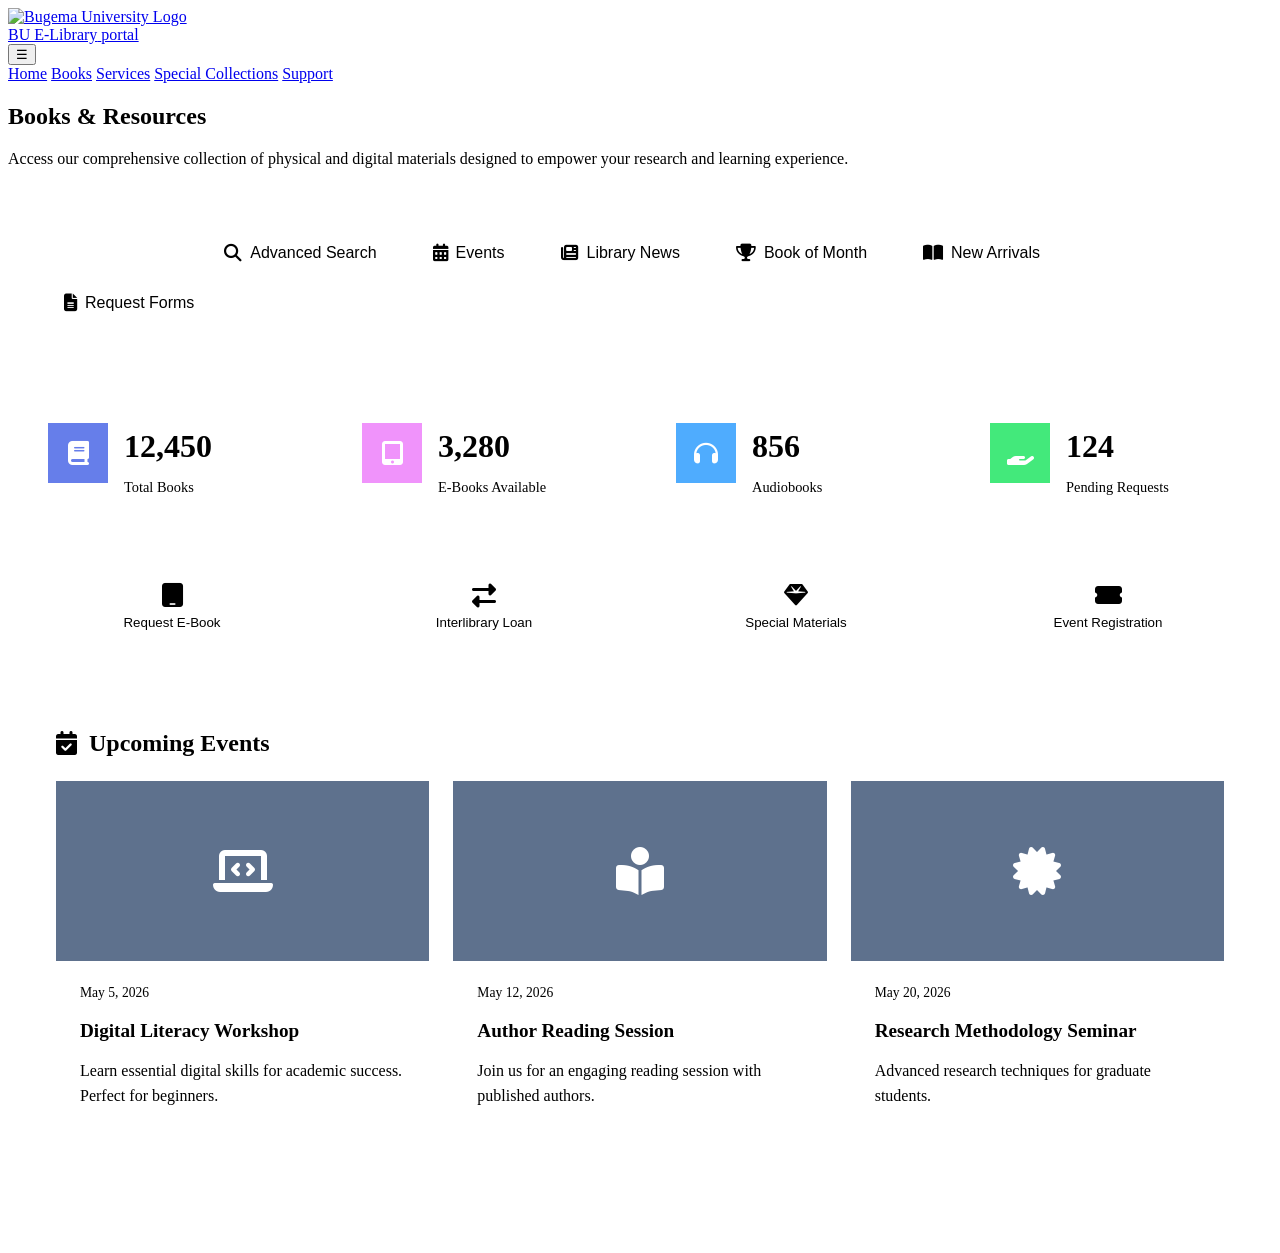
==== Books.html @ 59c90f77 "Create Books.html" ====
<!DOCTYPE html>
<html lang="en">
<head>
    <meta charset="UTF-8" />
    <meta name="viewport" content="width=device-width, initial-scale=1.0" />
    <title>Books & Resources | BU E-Library Portal</title>
    <link rel="stylesheet" href="style.css" />
    <link rel="stylesheet" href="https://cdnjs.cloudflare.com/ajax/libs/font-awesome/6.4.0/css/all.min.css" />
    <style>
        /* Books Page Specific Styles */
        .books-container {
            max-width: 1400px;
            margin: 0 auto;
            padding: 2rem 1rem;
        }

        /* Tab Navigation */
        .tab-nav {
            display: flex;
            flex-wrap: wrap;
            gap: 0.5rem;
            margin-bottom: 2rem;
            background: var(--surface);
            padding: 1rem;
            border-radius: var(--radius-lg);
            box-shadow: var(--shadow);
        }

        .tab-btn {
            padding: 0.75rem 1.5rem;
            border: none;
            background: transparent;
            color: var(--text-muted);
            font-size: 1rem;
            font-weight: 500;
            cursor: pointer;
            border-radius: var(--radius);
            transition: var(--transition);
            display: flex;
            align-items: center;
            gap: 0.5rem;
        }

        .tab-btn:hover {
            background: var(--surface-light);
            color: var(--primary);
        }

        .tab-btn.active {
            background: var(--primary);
            color: white;
        }

        .tab-btn i {
            font-size: 1.1rem;
        }

        /* Tab Content */
        .tab-content {
            display: none;
            animation: fadeIn 0.4s ease;
        }

        .tab-content.active {
            display: block;
        }

        @keyframes fadeIn {
            from { opacity: 0; transform: translateY(10px); }
            to { opacity: 1; transform: translateY(0); }
        }

        /* Dashboard Grid */
        .dashboard-grid {
            display: grid;
            grid-template-columns: repeat(auto-fit, minmax(280px, 1fr));
            gap: 1.5rem;
            margin-bottom: 2rem;
        }

        .stat-card {
            background: var(--surface);
            padding: 1.5rem;
            border-radius: var(--radius-lg);
            box-shadow: var(--shadow);
            display: flex;
            align-items: center;
            gap: 1rem;
            transition: var(--transition);
        }

        .stat-card:hover {
            transform: translateY(-4px);
            box-shadow: var(--shadow-lg);
        }

        .stat-icon {
            width: 60px;
            height: 60px;
            border-radius: var(--radius);
            display: flex;
            align-items: center;
            justify-content: center;
            font-size: 1.5rem;
            color: white;
            background-size: cover;
            background-position: center;
            background-color: var(--primary-light);
        }

        .stat-icon.books { 
            background-image: url('Image2/Introduction\\ AI.jpeg');
            background-color: #667eea;
        }
        .stat-icon.ebooks { 
            background-image: url('Image2/Data\ Science.jpeg');
            background-color: #f093fb;
        }
        .stat-icon.audio { 
            background-image: url('Image2/Books3.jpeg');
            background-color: #4facfe;
        }
        .stat-icon.requests { 
            background-image: url('Image2/Library.jpeg');
            background-color: #43e97b;
        }

        .stat-info h3 {
            font-size: 2rem;
            color: var(--primary);
            margin-bottom: 0.25rem;
        }

        .stat-info p {
            color: var(--text-muted);
            font-size: 0.9rem;
        }

        /* Form Styles */
        .form-section {
            background: var(--surface);
            border-radius: var(--radius-lg);
            padding: 2rem;
            box-shadow: var(--shadow);
            margin-bottom: 2rem;
        }

        .form-section h2 {
            color: var(--primary);
            margin-bottom: 1.5rem;
            display: flex;
            align-items: center;
            gap: 0.75rem;
            font-size: 1.5rem;
        }

        .form-section h2 i {
            color: var(--accent);
        }

        .form-grid {
            display: grid;
            grid-template-columns: repeat(auto-fit, minmax(250px, 1fr));
            gap: 1rem;
        }

        .form-group {
            margin-bottom: 1rem;
        }

        .form-group label {
            display: block;
            margin-bottom: 0.5rem;
            font-weight: 500;
            color: var(--text);
        }

        .form-group label .required {
            color: #e53e3e;
        }

        .form-control {
            width: 100%;
            padding: 0.75rem 1rem;
            border: 2px solid var(--border);
            border-radius: var(--radius);
            font-size: 1rem;
            transition: var(--transition);
            background: var(--surface);
        }

        .form-control:focus {
            outline: none;
            border-color: var(--primary);
            box-shadow: 0 0 0 3px rgba(26, 54, 93, 0.1);
        }

        .form-control::placeholder {
            color: var(--text-light);
        }

        select.form-control {
            cursor: pointer;
            background-image: url("data:image/svg+xml,%3Csvg xmlns='http://www.w3.org/2000/svg' width='12' height='12' fill='%23718096' viewBox='0 0 16 16'%3E%3Cpath d='M8 11L3 6h10l-5 5z'/%3E%3C/svg%3E");
            background-repeat: no-repeat;
            background-position: right 1rem center;
            padding-right: 2.5rem;
        }

        textarea.form-control {
            min-height: 120px;
            resize: vertical;
        }

        .btn {
            padding: 0.75rem 1.5rem;
            border: none;
            border-radius: var(--radius);
            font-size: 1rem;
            font-weight: 500;
            cursor: pointer;
            transition: var(--transition);
            display: inline-flex;
            align-items: center;
            gap: 0.5rem;
        }

        .btn-primary {
            background: var(--primary);
            color: white;
        }

        .btn-primary:hover {
            background: var(--primary-light);
            transform: translateY(-2px);
        }

        .btn-secondary {
            background: var(--surface-light);
            color: var(--text);
            border: 2px solid var(--border);
        }

        .btn-secondary:hover {
            background: var(--surface-dark);
        }

        .btn-accent {
            background: var(--accent);
            color: var(--primary-dark);
        }

        .btn-accent:hover {
            background: #f59e0b;
            transform: translateY(-2px);
        }

        .form-actions {
            display: flex;
            gap: 1rem;
            margin-top: 1.5rem;
            flex-wrap: wrap;
        }

        /* Search Form Specific */
        .advanced-search-box {
            background: var(--surface);
            border-radius: var(--radius-lg);
            padding: 2rem;
            box-shadow: var(--shadow);
        }

        .search-filters {
            display: grid;
            grid-template-columns: repeat(auto-fit, minmax(200px, 1fr));
            gap: 1rem;
            margin-bottom: 1.5rem;
        }

        .filter-group {
            display: flex;
            align-items: center;
            gap: 0.5rem;
        }

        .filter-group input[type="checkbox"] {
            width: 18px;
            height: 18px;
            accent-color: var(--primary);
        }

        /* Events Calendar */
        .calendar-grid {
            display: grid;
            grid-template-columns: repeat(7, 1fr);
            gap: 0.5rem;
            margin-top: 1.5rem;
        }

        .calendar-header {
            text-align: center;
            padding: 0.75rem;
            font-weight: 600;
            color: var(--text-muted);
            font-size: 0.85rem;
        }

        .calendar-day {
            aspect-ratio: 1;
            display: flex;
            flex-direction: column;
            align-items: center;
            justify-content: center;
            border-radius: var(--radius);
            cursor: pointer;
            transition: var(--transition);
            font-size: 0.9rem;
            position: relative;
        }

        .calendar-day:hover {
            background: var(--surface-light);
        }

        .calendar-day.today {
            background: var(--primary);
            color: white;
        }

        .calendar-day.has-event::after {
            content: '';
            position: absolute;
            bottom: 4px;
            width: 6px;
            height: 6px;
            border-radius: 50%;
            background: var(--accent);
        }

        .calendar-day.other-month {
            color: var(--text-light);
        }

        .event-dot {
            display: flex;
            gap: 0.25rem;
            margin-top: 0.25rem;
        }

        .event-dot span {
            width: 4px;
            height: 4px;
            border-radius: 50%;
            background: var(--accent);
        }

        /* News Cards */
        .news-grid {
            display: grid;
            grid-template-columns: repeat(auto-fit, minmax(300px, 1fr));
            gap: 1.5rem;
        }

        .news-card {
            background: var(--surface);
            border-radius: var(--radius-lg);
            overflow: hidden;
            box-shadow: var(--shadow);
            transition: var(--transition);
        }

        .news-card:hover {
            transform: translateY(-4px);
            box-shadow: var(--shadow-lg);
        }

        .news-image {
            height: 180px;
            background-size: cover;
            background-position: center;
            display: flex;
            align-items: center;
            justify-content: center;
            color: white;
            font-size: 3rem;
            position: relative;
        }

        .news-image::before {
            content: '';
            position: absolute;
            top: 0;
            left: 0;
            right: 0;
            bottom: 0;
            background: rgba(26, 54, 93, 0.7);
        }

        .news-image i {
            position: relative;
            z-index: 1;
        }

        .news-content {
            padding: 1.5rem;
        }

        .news-date {
            color: var(--text-muted);
            font-size: 0.85rem;
            margin-bottom: 0.5rem;
        }

        .news-title {
            color: var(--primary);
            font-size: 1.2rem;
            margin-bottom: 0.75rem;
        }

        .news-excerpt {
            color: var(--text-muted);
            line-height: 1.6;
        }

        /* Books of Month */
        .nomination-card {
            background: var(--surface);
            border-radius: var(--radius-lg);
            padding: 2rem;
            box-shadow: var(--shadow);
            margin-bottom: 1.5rem;
        }

        .book-covers {
            display: grid;
            grid-template-columns: repeat(auto-fit, minmax(150px, 1fr));
            gap: 1rem;
            margin: 1.5rem 0;
        }

        .book-cover {
            aspect-ratio: 2/3;
            background-size: cover;
            background-position: center;
            border-radius: var(--radius);
            display: flex;
            align-items: center;
            justify-content: center;
            color: white;
            font-size: 2rem;
            cursor: pointer;
            transition: var(--transition);
            position: relative;
        }

        .book-cover::before {
            content: '';
            position: absolute;
            top: 0;
            left: 0;
            right: 0;
            bottom: 0;
            background: rgba(26, 54, 93, 0.6);
            border-radius: var(--radius);
        }

        .book-cover i {
            position: relative;
            z-index: 1;
        }

        .book-cover:hover {
            transform: scale(1.05);
        }

        .book-cover.selected {
            outline: 4px solid var(--accent);
            outline-offset: 2px;
        }

        /* New Arrivals */
        .arrivals-grid {
            display: grid;
            grid-template-columns: repeat(auto-fit, minmax(200px, 1fr));
            gap: 1.5rem;
        }

        .arrival-card {
            background: var(--surface);
            border-radius: var(--radius-lg);
            overflow: hidden;
            box-shadow: var(--shadow);
            transition: var(--transition);
        }

        .arrival-card:hover {
            transform: translateY(-4px);
            box-shadow: var(--shadow-lg);
        }

        .arrival-cover {
            height: 250px;
            background-size: cover;
            background-position: center;
            display: flex;
            align-items: center;
            justify-content: center;
            color: white;
            font-size: 2.5rem;
            position: relative;
        }

        .arrival-cover::before {
            content: '';
            position: absolute;
            top: 0;
            left: 0;
            right: 0;
            bottom: 0;
            background: rgba(26, 54, 93, 0.6);
        }

        .arrival-cover i, .arrival-cover .arrival-badge {
            position: relative;
            z-index: 1;
        }

        .arrival-badge {
            position: absolute;
            top: 1rem;
            left: 1rem;
            background: var(--accent);
            color: var(--primary-dark);
            padding: 0.25rem 0.75rem;
            border-radius: 20px;
            font-size: 0.75rem;
            font-weight: 600;
        }

        .arrival-info {
            padding: 1rem;
        }

        .arrival-title {
            font-size: 1rem;
            color: var(--primary);
            margin-bottom: 0.25rem;
        }

        .arrival-author {
            color: var(--text-muted);
            font-size: 0.9rem;
        }

        .arrival-actions {
            padding: 0 1rem 1rem;
            display: flex;
            gap: 0.5rem;
        }

        .arrival-actions .btn {
            flex: 1;
            justify-content: center;
            padding: 0.5rem;
            font-size: 0.9rem;
        }

        /* Modal Styles */
        .modal-overlay {
            position: fixed;
            top: 0;
            left: 0;
            right: 0;
            bottom: 0;
            background: rgba(0, 0, 0, 0.5);
            display: flex;
            align-items: center;
            justify-content: center;
            z-index: 2000;
            opacity: 0;
            visibility: hidden;
            transition: var(--transition);
        }

        .modal-overlay.active {
            opacity: 1;
            visibility: visible;
        }

        .modal {
            background: var(--surface);
            border-radius: var(--radius-lg);
            padding: 2rem;
            max-width: 600px;
            width: 90%;
            max-height: 90vh;
            overflow-y: auto;
            transform: scale(0.9);
            transition: var(--transition);
        }

        .modal-overlay.active .modal {
            transform: scale(1);
        }

        .modal-header {
            display: flex;
            justify-content: space-between;
            align-items: center;
            margin-bottom: 1.5rem;
        }

        .modal-header h3 {
            color: var(--primary);
        }

        .modal-close {
            background: none;
            border: none;
            font-size: 1.5rem;
            cursor: pointer;
            color: var(--text-muted);
            transition: var(--transition);
        }

        .modal-close:hover {
            color: var(--text);
        }

        /* Toast Notifications */
        .toast-container {
            position: fixed;
            top: 100px;
            right: 20px;
            z-index: 3000;
            display: flex;
            flex-direction: column;
            gap: 0.5rem;
        }

        .toast {
            background: var(--surface);
            padding: 1rem 1.5rem;
            border-radius: var(--radius);
            box-shadow: var(--shadow-lg);
            display: flex;
            align-items: center;
            gap: 0.75rem;
            animation: slideIn 0.3s ease;
            min-width: 300px;
        }

        @keyframes slideIn {
            from { transform: translateX(100%); opacity: 0; }
            to { transform: translateX(0); opacity: 1; }
        }

        .toast.success { border-left: 4px solid #48bb78; }
        .toast.error { border-left: 4px solid #e53e3e; }
        .toast.info { border-left: 4px solid #4299e1; }

        .toast i {
            font-size: 1.25rem;
        }

        .toast.success i { color: #48bb78; }
        .toast.error i { color: #e53e3e; }
        .toast.info i { color: #4299e1; }

        /* Quick Actions */
        .quick-actions {
            display: flex;
            gap: 1rem;
            margin-bottom: 2rem;
            flex-wrap: wrap;
        }

        .quick-action-btn {
            flex: 1;
            min-width: 150px;
            padding: 1rem;
            background: var(--surface);
            border: 2px solid var(--border);
            border-radius: var(--radius-lg);
            cursor: pointer;
            transition: var(--transition);
            text-align: center;
        }

        .quick-action-btn:hover {
            border-color: var(--primary);
            transform: translateY(-2px);
        }

        .quick-action-btn i {
            font-size: 1.5rem;
            color: var(--primary);
            margin-bottom: 0.5rem;
        }

        .quick-action-btn span {
            display: block;
            color: var(--text);
            font-weight: 500;
        }

        /* Responsive */
        @media (max-width: 768px) {
            .tab-nav {
                overflow-x: auto;
                flex-wrap: nowrap;
                -webkit-overflow-scrolling: touch;
            }

            .tab-btn {
                white-space: nowrap;
            }

            .calendar-grid {
                grid-template-columns: repeat(7, 1fr);
                gap: 2px;
            }

            .form-grid {
                grid-template-columns: 1fr;
            }
        }
    </style>
</head>
<body>
    <!-- Navigation -->
    <nav class="navbar">
        <div class="container nav-container">
            <div class="nav-brand">
                <a href="index.html">
                    <img src="Image2/logo.jpeg" alt="Bugema University Logo" class="nav-logo" />
                    <div class="nav-text">
                        <span class="university-name">BU E-Library</span>
                        <span class="library-name">portal</span>
                    </div>
                </a>
            </div>
            <button class="nav-toggle" id="navToggle" aria-label="Open menu">☰</button>
            <div class="nav-menu" id="navMenu">
                <a href="index.html" class="nav-link">Home</a>
                <a href="Books.html" class="nav-link active">Books</a>
                <a href="services.html" class="nav-link">Services</a>
                <a href="special collections.html" class="nav-link">Special Collections</a>
                <a href="support.html" class="nav-link">Support</a>
            </div>
        </div>
    </nav>

    <!-- Hero Banner -->
    <section class="hero-banner slideshow small">
        <div class="container hero-content">
            <h1>Books & Resources</h1>
            <p>Access our comprehensive collection of physical and digital materials designed to empower your research and learning experience.</p>
        </div>
    </section>

    <!-- Main Content -->
    <div class="books-container">
        <!-- Tab Navigation -->
        <div class="tab-nav">
            <button class="tab-btn active" data-tab="dashboard">
                <i class="fas fa-th-large"></i> Dashboard
            </button>
            <button class="tab-btn" data-tab="search">
                <i class="fas fa-search"></i> Advanced Search
            </button>
            <button class="tab-btn" data-tab="calendar">
                <i class="fas fa-calendar-alt"></i> Events
            </button>
            <button class="tab-btn" data-tab="news">
                <i class="fas fa-newspaper"></i> Library News
            </button>
            <button class="tab-btn" data-tab="nomination">
                <i class="fas fa-trophy"></i> Book of Month
            </button>
            <button class="tab-btn" data-tab="arrivals">
                <i class="fas fa-book-open"></i> New Arrivals
            </button>
            <button class="tab-btn" data-tab="requests">
                <i class="fas fa-file-alt"></i> Request Forms
            </button>
        </div>

        <!-- Dashboard Tab -->
        <div class="tab-content active" id="dashboard">
            <div class="dashboard-grid">
                <div class="stat-card">
                    <div class="stat-icon books" style="background-image: url('Image2/Theology.jpeg');">
                        <i class="fas fa-book"></i>
                    </div>
                    <div class="stat-info">
                        <h3>12,450</h3>
                        <p>Total Books</p>
                    </div>
                </div>
                <div class="stat-card">
                    <div class="stat-icon ebooks" style="background-image: url('Image2/Research.jpeg');">
                        <i class="fas fa-tablet-alt"></i>
                    </div>
                    <div class="stat-info">
                        <h3>3,280</h3>
                        <p>E-Books Available</p>
                    </div>
                </div>
                <div class="stat-card">
                    <div class="stat-icon audio" style="background-image: url('Image2/Books2.jpeg');">
                        <i class="fas fa-headphones"></i>
                    </div>
                    <div class="stat-info">
                        <h3>856</h3>
                        <p>Audiobooks</p>
                    </div>
                </div>
                <div class="stat-card">
                    <div class="stat-icon requests" style="background-image: url('Image2/Library.jpeg');">
                        <i class="fas fa-hand-holding"></i>
                    </div>
                    <div class="stat-info">
                        <h3>124</h3>
                        <p>Pending Requests</p>
                    </div>
                </div>
            </div>

            <div class="quick-actions">
                <button class="quick-action-btn" onclick="openModal('ebookModal')">
                    <i class="fas fa-tablet"></i>
                    <span>Request E-Book</span>
                </button>
                <button class="quick-action-btn" onclick="openModal('interlibraryModal')">
                    <i class="fas fa-exchange-alt"></i>
                    <span>Interlibrary Loan</span>
                </button>
                <button class="quick-action-btn" onclick="openModal('specialModal')">
                    <i class="fas fa-gem"></i>
                    <span>Special Materials</span>
                </button>
                <button class="quick-action-btn" onclick="openModal('eventModal')">
                    <i class="fas fa-ticket-alt"></i>
                    <span>Event Registration</span>
                </button>
            </div>

            <!-- Upcoming Events Preview -->
            <div class="form-section">
                <h2><i class="fas fa-calendar-check"></i> Upcoming Events</h2>
                <div class="news-grid">
                    <div class="news-card">
                        <div class="news-image" style="background-image: url('Image2/S Science.jpeg');">
                            <i class="fas fa-laptop-code"></i>
                        </div>
                        <div class="news-content">
                            <div class="news-date">May 5, 2026</div>
                            <h3 class="news-title">Digital Literacy Workshop</h3>
                            <p class="news-excerpt">Learn essential digital skills for academic success. Perfect for beginners.</p>
                        </div>
                    </div>
                    <div class="news-card">
                        <div class="news-image" style="background-image: url('Image2/Books4.jpeg');">
                            <i class="fas fa-book-reader"></i>
                        </div>
                        <div class="news-content">
                            <div class="news-date">May 12, 2026</div>
                            <h3 class="news-title">Author Reading Session</h3>
                            <p class="news-excerpt">Join us for an engaging reading session with published authors.</p>
                        </div>
                    </div>
                    <div class="news-card">
                        <div class="news-image" style="background-image: url('Image2/Methodology.jpeg');">
                            <i class="fas fa-certificate"></i>
                        </div>
                        <div class="news-content">
                            <div class="news-date">May 20, 2026</div>
                            <h3 class="news-title">Research Methodology Seminar</h3>
                            <p class="news-excerpt">Advanced research techniques for graduate students.</p>
                        </div>
                    </div>
                </div>
            </div>
        </div>

        <!-- Advanced Search Tab -->
        <div class="tab-content" id="search">
            <div class="advanced-search-box">
                <h2 style="color: var(--primary); margin-bottom: 1.5rem;">
                    <i class="fas fa-search-plus"></i> Advanced Catalog Search
                </h2>
                <form id="advancedSearchForm">
                    <div class="form-grid">
                        <div class="form-group">
                            <label>Search Term <span class="required">*</span></label>
                            <input type="text" class="form-control" placeholder="Enter keywords, title, author..." id="searchTerm" required>
                        </div>
                        <div class="form-group">
                            <label>Search In</label>
                            <select class="form-control" id="searchField">
                                <option value="all">All Fields</option>
                                <option value="title">Title</option>
                                <option value="author">Author</option>
                                <option value="subject">Subject</option>
                                <option value="isbn">ISBN</option>
                            </select>
                        </div>
                        <div class="form-group">
                            <label>Material Type</label>
                            <select class="form-control" id="materialType">
                                <option value="">All Types</option>
                                <option value="book">Books</option>
                                <option value="ebook">E-Books</option>
                                <option value="journal">Journals</option>
                                <option value="thesis">Theses</option>
                                <option value="multimedia">Multimedia</option>
                            </select>
                        </div>
                        <div class="form-group">
                            <label>Language</label>
                            <select class="form-control" id="language">
                                <option value="">All Languages</option>
                                <option value="en">English</option>
                                <option value="fr">French</option>
                                <option value="de">German</option>
                                <option value="es">Spanish</option>
                            </select>
                        </div>
                    </div>
                    <div class="search-filters">
                        <div class="filter-group">
                            <input type="checkbox" id="availableOnly">
                            <label for="availableOnly">Available Now Only</label>
                        </div>
                        <div class="filter-group">
                            <input type="checkbox" id="peerReviewed">
                            <label for="peerReviewed">Peer Reviewed</label>
                        </div>
                        <div class="filter-group">
                            <input type="checkbox" id="fullText">
                            <label for="fullText">Full Text Available</label>
                        </div>
                    </div>
                    <div class="form-actions">
                        <button type="submit" class="btn btn-primary">
                            <i class="fas fa-search"></i> Search Catalog
                        </button>
                        <button type="reset" class="btn btn-secondary">
                            <i class="fas fa-redo"></i> Clear Filters
                        </button>
                    </div>
                </form>

                <!-- Search Results Container -->
                <div id="advancedSearchResults" style="display: none; margin-top: 3rem; border-top: 2px solid var(--border); padding-top: 2rem;">
                    <h3 style="color: var(--primary); margin-bottom: 1.5rem;" id="searchResultHeader">Search Results</h3>
                    <div class="results-grid" id="advancedResultsGrid"></div>
                </div>
            </div>
        </div>

        <!-- Events Calendar Tab -->
        <div class="tab-content" id="calendar">
            <div class="form-section">
                <h2><i class="fas fa-calendar-alt"></i> Events Calendar</h2>
                <div style="display: flex; justify-content: space-between; align-items: center; margin-bottom: 1rem;">
                    <button class="btn btn-secondary" onclick="changeMonth(-1)">
                        <i class="fas fa-chevron-left"></i> Previous
                    </button>
                    <h3 id="currentMonth" style="color: var(--primary); font-size: 1.5rem;">May 2026</h3>
                    <button class="btn btn-secondary" onclick="changeMonth(1)">
                        Next <i class="fas fa-chevron-right"></i>
                    </button>
                </div>
                <div class="calendar-grid" id="calendarGrid">
                    <!-- Calendar will be generated by JavaScript -->
                </div>
            </div>

            <!-- Event Detail Registration -->
            <div class="form-section">
                <h2><i class="fas fa-ticket-alt"></i> Event Registration</h2>
                <form id="eventRegistrationForm">
                    <div class="form-grid">
                        <div class="form-group">
                            <label>Full Name <span class="required">*</span></label>
                            <input type="text" class="form-control" placeholder="Enter your full name" required>
                        </div>
                        <div class="form-group">
                            <label>Email <span class="required">*</span></label>
                            <input type="email" class="form-control" placeholder="your.email@example.com" required>
                        </div>
                        <div class="form-group">
                            <label>Phone Number</label>
                            <input type="tel" class="form-control" placeholder="+256 XXX XXX XXX">
                        </div>
                        <div class="form-group">
                            <label>Select Event <span class="required">*</span></label>
                            <select class="form-control" required>
                                <option value="">Choose an event...</option>
                                <option value="1">Digital Literacy Workshop - May 5</option>
                                <option value="2">Author Reading Session - May 12</option>
                                <option value="3">Research Methodology Seminar - May 20</option>
                                <option value="4">Book Club Meeting - May 25</option>
                            </select>
                        </div>
                    </div>
                    <div class="form-group">
                        <label>Additional Notes</label>
                        <textarea class="form-control" placeholder="Any special requirements or questions..."></textarea>
                    </div>
                    <div class="form-actions">
                        <button type="submit" class="btn btn-primary">
                            <i class="fas fa-paper-plane"></i> Register for Event
                        </button>
                    </div>
                </form>
            </div>
        </div>

        <!-- Library News Tab -->
        <div class="tab-content" id="news">
            <div class="form-section">
                <h2><i class="fas fa-newspaper"></i> Library News</h2>
                <div class="news-grid">
                    <div class="news-card">
                        <div class="news-image" style="background-image: url('Image2/Data\ Science.jpeg');">
                            <i class="fas fa-laptop-code"></i>
                        </div>
                        <div class="news-content">
                            <div class="news-date">April 28, 2026</div>
                            <h3 class="news-title">New Database Access</h3>
                            <p class="news-excerpt">We now have access to JSTOR's complete collection. All students and staff can access it remotely.</p>
                        </div>
                    </div>
                    <div class="news-card">
                        <div class="news-image" style="background-image: url('Image2/Exams\ time.jpeg');">
                            <i class="fas fa-clock"></i>
                        </div>
                        <div class="news-content">
                            <div class="news-date">April 25, 2026</div>
                            <h3 class="news-title">Extended Hours for Exams</h3>
                            <p class="news-excerpt">Library will be open 24/7 during the exam period from May 1-15. Free coffee and snacks available.</p>
                        </div>
                    </div>
                    <div class="news-card">
                        <div class="news-image" style="background-image: url('Image2/Award.jpeg');">
                            <i class="fas fa-award"></i>
                        </div>
                        <div class="news-content">
                            <div class="news-date">April 20, 2026</div>
                            <h3 class="news-title">Award Winning Authors</h3>
                            <p class="news-excerpt">Our library collection features multiple award-winning authors. Check out our featured section.</p>
                        </div>
                    </div>
                    <div class="news-card">
                        <div class="news-image" style="background-image: url('Image2/Books1.jpeg');">
                            <i class="fas fa-wifi"></i>
                        </div>
                        <div class="news-content">
                            <div class="news-date">April 18, 2026</div>
                            <h3 class="news-title">WiFi Upgrade Complete</h3>
                            <p class="news-excerpt">Our library now has fiber-optic internet with speeds up to 1Gbps. Enjoy seamless research.</p>
                        </div>
                    </div>
                </div>
            </div>
        </div>

        <!-- Book of Month Tab -->
        <div class="tab-content" id="nomination">
            <div class="form-section">
                <h2><i class="fas fa-trophy"></i> Books of the Month Nomination</h2>
                <p style="color: var(--text-muted); margin-bottom: 1.5rem;">Nominate your favorite books for the monthly feature. Selected books will be displayed in the library entrance.</p>
                
                <form id="bookNominationForm">
                    <div class="form-grid">
                        <div class="form-group">
                            <label>Your Name <span class="required">*</span></label>
                            <input type="text" class="form-control" placeholder="Enter your name" required>
                        </div>
                        <div class="form-group">
                            <label>Your Email <span class="required">*</span></label>
                            <input type="email" class="form-control" placeholder="your.email@example.com" required>
                        </div>
                    </div>
                    <div class="form-group">
                        <label>Book Title <span class="required">*</span></label>
                        <input type="text" class="form-control" placeholder="Enter book title" required>
                    </div>
                    <div class="form-grid">
                        <div class="form-group">
                            <label>Author <span class="required">*</span></label>
                            <input type="text" class="form-control" placeholder="Enter author name" required>
                        </div>
                        <div class="form-group">
                            <label>ISBN</label>
                            <input type="text" class="form-control" placeholder="Enter ISBN (optional)">
                        </div>
                    </div>
                    <div class="form-group">
                        <label>Why do you recommend this book? <span class="required">*</span></label>
                        <textarea class="form-control" placeholder="Share why this book is special..." required></textarea>
                    </div>
                    <div class="form-actions">
                        <button type="submit" class="btn btn-primary">
                            <i class="fas fa-paper-plane"></i> Submit Nomination
                        </button>
                        <button type="reset" class="btn btn-secondary">
                            <i class="fas fa-redo"></i> Clear Form
                        </button>
                    </div>
                </form>
            </div>

            <!-- Featured Books of the Month -->
            <div class="form-section">
                <h2><i class="fas fa-star"></i> This Month's Featured Books</h2>
                <div class="book-covers">
                    <div class="book-cover" style="background-image: url('Image2/Books1.jpeg');" title="Click to view details">
                        <i class="fas fa-book"></i>
                    </div>
                    <div class="book-cover" style="background-image: url('Image2/Books2.jpeg');" title="Click to view details">
                        <i class="fas fa-book"></i>
                    </div>
                    <div class="book-cover" style="background-image: url('Image2/Books3.jpeg');" title="Click to view details">
                        <i class="fas fa-book"></i>
                    </div>
                    <div class="book-cover" style="background-image: url('Image2/Books4.jpeg');" title="Click to view details">
                        <i class="fas fa-book"></i>
                    </div>
                </div>
            </div>
        </div>

        <!-- New Arrivals Tab -->
        <div class="tab-content" id="arrivals">
            <div class="form-section">
                <h2><i class="fas fa-book-open"></i> New Arrivals</h2>
                <div class="arrivals-grid">
                    <div class="arrival-card">
                        <div class="arrival-cover" style="background-image: url('Image2/Introduction AI.jpeg');">
                            <span class="arrival-badge">NEW</span>
                            <i class="fas fa-book"></i>
                        </div>
                        <div class="arrival-info">
                            <h4 class="arrival-title">Introduction to AI</h4>
                            <p class="arrival-author">By Dr. John Smith</p>
                        </div>
                        <div class="arrival-actions">
                            <button class="btn btn-primary" onclick="requestItem('ebook')">
                                <i class="fas fa-tablet-alt"></i> E-Book
                            </button>
                            <button class="btn btn-secondary" onclick="requestItem('audio')">
                                <i class="fas fa-headphones"></i> Audio
                            </button>
                        </div>
                    </div>
                    <div class="arrival-card">
                        <div class="arrival-cover" style="background-image: url('Image2/Data Science.jpeg');">
                            <span class="arrival-badge">NEW</span>
                            <i class="fas fa-book"></i>
                        </div>
                        <div class="arrival-info">
                            <h4 class="arrival-title">Data Science Basics</h4>
                            <p class="arrival-author">By Prof. Mary Johnson</p>
                        </div>
                        <div class="arrival-actions">
                            <button class="btn btn-primary" onclick="requestItem('ebook')">
                                <i class="fas fa-tablet-alt"></i> E-Book
                            </button>
                            <button class="btn btn-secondary" onclick="requestItem('audio')">
                                <i class="fas fa-headphones"></i> Audio
                            </button>
                        </div>
                    </div>
                    <div class="arrival-card">
                        <div class="arrival-cover" style="background-image: url('Image2/web\ development.jpeg');">
                            <span class="arrival-badge">NEW</span>
                            <i class="fas fa-book"></i>
                        </div>
                        <div class="arrival-info">
                            <h4 class="arrival-title">Web Development</h4>
                            <p class="arrival-author">By James Wilson</p>
                        </div>
                        <div class="arrival-actions">
                            <button class="btn btn-primary" onclick="requestItem('ebook')">
                                <i class="fas fa-tablet-alt"></i> E-Book
                            </button>
                            <button class="btn btn-secondary" onclick="requestItem('audio')">
                                <i class="fas fa-headphones"></i> Audio
                            </button>
                        </div>
                    </div>
                    <div class="arrival-card">
                        <div class="arrival-cover" style="background-image: url('Image2/machine\ learning.jpeg');">
                            <span class="arrival-badge">NEW</span>
                            <i class="fas fa-book"></i>
                        </div>
                        <div class="arrival-info">
                            <h4 class="arrival-title">Machine Learning</h4>
                            <p class="arrival-author">By Dr. Sarah Brown</p>
                        </div>
                        <div class="arrival-actions">
                            <button class="btn btn-primary" onclick="requestItem('ebook')">
                                <i class="fas fa-tablet-alt"></i> E-Book
                            </button>
                            <button class="btn btn-secondary" onclick="requestItem('audio')">
                                <i class="fas fa-headphones"></i> Audio
                            </button>
                        </div>
                    </div>
                </div>
            </div>
        </div>

        <!-- Request Forms Tab -->
        <div class="tab-content" id="requests">
            <!-- E-Book / Audiobook Request -->
            <div class="form-section">
                <h2><i class="fas fa-tablet-alt"></i> E-Book / Audiobook Request</h2>
                <form id="ebookRequestForm">
                    <div class="form-grid">
                        <div class="form-group">
                            <label>Your Name <span class="required">*</span></label>
                            <input type="text" class="form-control" placeholder="Enter your name" required>
                        </div>
                        <div class="form-group">
                            <label>Student/Faculty ID <span class="required">*</span></label>
                            <input type="text" class="form-control" placeholder="Enter your ID" required>
                        </div>
                    </div>
                    <div class="form-grid">
                        <div class="form-group">
                            <label>Book Title <span class="required">*</span></label>
                            <input type="text" class="form-control" placeholder="Enter book title" required>
                        </div>
                        <div class="form-group">
                            <label>Author</label>
                            <input type="text" class="form-control" placeholder="Enter author name">
                        </div>
                    </div>
                    <div class="form-grid">
                        <div class="form-group">
                            <label>Format Preferred <span class="required">*</span></label>
                            <select class="form-control" required>
                                <option value="">Select format...</option>
                                <option value="ebook">E-Book (PDF/ePub)</option>
                                <option value="audiobook">Audiobook (MP3)</option>
                                <option value="both">Both formats</option>
                            </select>
                        </div>
                        <div class="form-group">
                            <label>Intended Use</label>
                            <select class="form-control">
                                <option value="study">Course Study</option>
                                <option value="research">Research</option>
                                <option value="personal">Personal Reading</option>
                            </select>
                        </div>
                    </div>
                    <div class="form-actions">
                        <button type="submit" class="btn btn-primary">
                            <i class="fas fa-paper-plane"></i> Submit Request
                        </button>
                    </div>
                </form>
                
                <!-- Request Feedback Container -->
                <div id="requestFeedback" style="display: none; margin-top: 2rem; padding: 2rem; background: var(--accent-light); border-radius: var(--radius); border-left: 5px solid var(--accent);">
                    <h3 style="color: var(--primary); margin-bottom: 0.5rem;">✅ Request Processed</h3>
                    <p id="feedbackMessage" style="color: var(--primary-dark); font-weight: 500;"></p>
                    <p style="font-size: 0.9rem; margin-top: 0.5rem;">A confirmation email has been sent to your student dashboard. Our librarians will notify you when the digital copy is ready.</p>
                </div>
            </div>

            <!-- Special Materials Request -->
            <div class="form-section">
                <h2><i class="fas fa-gem"></i> Special Materials Request</h2>
                <form id="specialMaterialsForm">
                    <div class="form-grid">
                        <div class="form-group">
                            <label>Your Name <span class="required">*</span></label>
                            <input type="text" class="form-control" placeholder="Enter your name" required>
                        </div>
                        <div class="form-group">
                            <label>Department</label>
                            <input type="text" class="form-control" placeholder="Enter your department">
                        </div>
                    </div>
                    <div class="form-grid">
                        <div class="form-group">
                            <label>Material Type <span class="required">*</span></label>
                            <select class="form-control" required>
                                <option value="">Select type...</option>
                                <option value="rare">Rare Books</option>
                                <option value="manuscript">Manuscripts</option>
                                <option value="archive">Archives</option>
                                <option value="thesis">Graduate Theses</option>
                                <option value="multimedia">Special Media</option>
                            </select>
                        </div>
                        <div class="form-group">
                            <label>Preferred Date <span class="required">*</span></label>
                            <input type="date" class="form-control" required>
                        </div>
                    </div>
                    <div class="form-group">
                        <label>Purpose of Request</label>
                        <textarea class="form-control" placeholder="Explain why you need this material..."></textarea>
                    </div>
                    <div class="form-actions">
                        <button type="submit" class="btn btn-primary">
                            <i class="fas fa-paper-plane"></i> Submit Request
                        </button>
                    </div>
                </form>
            </div>

            <!-- Interlibrary Loan Request -->
            <div class="form-section">
                <h2><i class="fas fa-exchange-alt"></i> Interlibrary Loan Request</h2>
                <form id="interlibraryForm">
                    <div class="form-grid">
                        <div class="form-group">
                            <label>Your Name <span class="required">*</span></label>
                            <input type="text" class="form-control" placeholder="Enter your name" required>
                        </div>
                        <div class="form-group">
                            <label>Email <span class="required">*</span></label>
                            <input type="email" class="form-control" placeholder="your.email@example.com" required>
                        </div>
                    </div>
                    <div class="form-grid">
                        <div class="form-group">
                            <label>Title <span class="required">*</span></label>
                            <input type="text" class="form-control" placeholder="Book/Journal title" required>
                        </div>
                        <div class="form-group">
                            <label>Author</label>
                            <input type="text" class="form-control" placeholder="Author name">
                        </div>
                    </div>
                    <div class="form-grid">
                        <div class="form-group">
                            <label>ISBN/ISSN</label>
                            <input type="text" class="form-control" placeholder="Enter ISBN or ISSN">
                        </div>
                        <div class="form-group">
                            <label>Publication Year</label>
                            <input type="text" class="form-control" placeholder="Year of publication">
                        </div>
                    </div>
                    <div class="form-group">
                        <label>Additional Notes</label>
                        <textarea class="form-control" placeholder="Any specific edition or details..."></textarea>
                    </div>
                    <div class="form-actions">
                        <button type="submit" class="btn btn-primary">
                            <i class="fas fa-paper-plane"></i> Submit Loan Request
                        </button>
                    </div>
                </form>
            </div>
        </div>
    </div>

    <!-- Modals -->
    <div class="modal-overlay" id="ebookModal">
        <div class="modal">
            <div class="modal-header">
                <h3><i class="fas fa-tablet-alt"></i> Request E-Book / Audiobook</h3>
                <button class="modal-close" onclick="closeModal('ebookModal')">&times;</button>
            </div>
            <form id="modalEbookForm">
                <div class="form-group">
                    <label>Book Title <span class="required">*</span></label>
                    <input type="text" class="form-control" placeholder="Enter book title" required>
                </div>
                <div class="form-group">
                    <label>Format <span class="required">*</span></label>
                    <select class="form-control" required>
                        <option value="">Select format...</option>
                        <option value="ebook">E-Book</option>
                        <option value="audio">Audiobook</option>
                    </select>
                </div>
                <div class="form-actions">
                    <button type="submit" class="btn btn-primary">Submit Request</button>
                    <button type="button" class="btn btn-secondary" onclick="closeModal('ebookModal')">Cancel</button>
                </div>
            </form>
        </div>
    </div>

    <div class="modal-overlay" id="interlibraryModal">
        <div class="modal">
            <div class="modal-header">
                <h3><i class="fas fa-exchange-alt"></i> Interlibrary Loan</h3>
                <button class="modal-close" onclick="closeModal('interlibraryModal')">&times;</button>
            </div>
            <form id="modalInterlibraryForm">
                <div class="form-group">
                    <label>Title <span class="required">*</span></label>
                    <input type="text" class="form-control" placeholder="Book title" required>
                </div>
                <div class="form-group">
                    <label>Author</label>
                    <input type="text" class="form-control" placeholder="Author name">
                </div>
                <div class="form-actions">
                    <button type="submit" class="btn btn-primary">Submit Request</button>
                    <button type="button" class="btn btn-secondary" onclick="closeModal('interlibraryModal')">Cancel</button>
                </div>
            </form>
        </div>
    </div>

    <div class="modal-overlay" id="specialModal">
        <div class="modal">
            <div class="modal-header">
                <h3><i class="fas fa-gem"></i> Special Materials Request</h3>
                <button class="modal-close" onclick="closeModal('specialModal')">&times;</button>
            </div>
            <form id="modalSpecialForm">
                <div class="form-group">
                    <label>Material Type <span class="required">*</span></label>
                    <select class="form-control" required>
                        <option value="">Select type...</option>
                        <option value="rare">Rare Books</option>
                        <option value="manuscript">Manuscripts</option>
                        <option value="archive">Archives</option>
                    </select>
                </div>
                <div class="form-group">
                    <label>Preferred Date <span class="required">*</span></label>
                    <input type="date" class="form-control" required>
                </div>
                <div class="form-actions">
                    <button type="submit" class="btn btn-primary">Submit Request</button>
                    <button type="button" class="btn btn-secondary" onclick="closeModal('specialModal')">Cancel</button>
                </div>
            </form>
        </div>
    </div>

    <div class="modal-overlay" id="eventModal">
        <div class="modal">
            <div class="modal-header">
                <h3><i class="fas fa-ticket-alt"></i> Event Registration</h3>
                <button class="modal-close" onclick="closeModal('eventModal')">&times;</button>
            </div>
            <form id="modalEventForm">
                <div class="form-group">
                    <label>Full Name <span class="required">*</span></label>
                    <input type="text" class="form-control" placeholder="Your name" required>
                </div>
                <div class="form-group">
                    <label>Email <span class="required">*</span></label>
                    <input type="email" class="form-control" placeholder="your.email@example.com" required>
                </div>
                <div class="form-group">
                    <label>Select Event <span class="required">*</span></label>
                    <select class="form-control" required>
                        <option value="">Choose event...</option>
                        <option value="1">Digital Literacy Workshop - May 5</option>
                        <option value="2">Author Reading Session - May 12</option>
                        <option value="3">Research Seminar - May 20</option>
                    </select>
                </div>
                <div class="form-actions">
                    <button type="submit" class="btn btn-primary">Register</button>
                    <button type="button" class="btn btn-secondary" onclick="closeModal('eventModal')">Cancel</button>
                </div>
            </form>
        </div>
    </div>

    <!-- Toast Container -->
    <div class="toast-container" id="toastContainer"></div>

    <script>
        // Tab Navigation
        document.querySelectorAll('.tab-btn').forEach(btn => {
            btn.addEventListener('click', () => {
                // Remove active class from all buttons and contents
                document.querySelectorAll('.tab-btn').forEach(b => b.classList.remove('active'));
                document.querySelectorAll('.tab-content').forEach(c => c.classList.remove('active'));
                
                // Add active class to clicked button
                btn.classList.add('active');
                
                // Show corresponding content
                const tabId = btn.getAttribute('data-tab');
                document.getElementById(tabId).classList.add('active');
            });
        });

        // Calendar
        let currentDate = new Date(2026, 4, 1); // May 2026
        const events = {
            '2026-05-05': 'Digital Literacy Workshop',
            '2026-05-12': 'Author Reading Session',
            '2026-05-20': 'Research Methodology Seminar',
            '2026-05-25': 'Book Club Meeting'
        };

        function renderCalendar() {
            const grid = document.getElementById('calendarGrid');
            const monthNames = ['January', 'February', 'March', 'April', 'May', 'June', 
                              'July', 'August', 'September', 'October', 'November', 'December'];
            
            document.getElementById('currentMonth').textContent = 
                `${monthNames[currentDate.getMonth()]} ${currentDate.getFullYear()}`;
            
            const firstDay = new Date(currentDate.getFullYear(), currentDate.getMonth(), 1);
            const lastDay = new Date(currentDate.getFullYear(), currentDate.getMonth() + 1, 0);
            const startDay = firstDay.getDay();
            const daysInMonth = lastDay.getDate();
            
            const prevMonth = new Date(currentDate.getFullYear(), currentDate.getMonth(), 0);
            const prevDays = prevMonth.getDate();
            
            let html = '';
            const days = ['Sun', 'Mon', 'Tue', 'Wed', 'Thu', 'Fri', 'Sat'];
            days.forEach(day => {
                html += `<div class="calendar-header">${day}</div>`;
            });
            
            // Previous month days
            for (let i = startDay - 1; i >= 0; i--) {
                html += `<div class="calendar-day other-month">${prevDays - i}</div>`;
            }
            
            // Current month days
            const today = new Date();
            for (let i = 1; i <= daysInMonth; i++) {
                const dateStr = `${currentDate.getFullYear()}-${String(currentDate.getMonth() + 1).padStart(2, '0')}-${String(i).padStart(2, '0')}`;
                let classes = 'calendar-day';
                if (today.getDate() === i && today.getMonth() === currentDate.getMonth() && 
                    today.getFullYear() === currentDate.getFullYear()) {
                    classes += ' today';
                }
                if (events[dateStr]) {
                    classes += ' has-event';
                }
                html += `<div class="${classes}" title="${events[dateStr] || ''}">${i}</div>`;
            }
            
            // Next month days
            const remaining = 42 - (startDay + daysInMonth);
            for (let i = 1; i <= remaining; i++) {
                html += `<div class="calendar-day other-month">${i}</div>`;
            }
            
            grid.innerHTML = html;
        }

        function changeMonth(delta) {
            currentDate.setMonth(currentDate.getMonth() + delta);
            renderCalendar();
        }

        // Modal Functions
        function openModal(modalId) {
            document.getElementById(modalId).classList.add('active');
        }

        function closeModal(modalId) {
            document.getElementById(modalId).classList.remove('active');
        }

        // Close modal on overlay click
        document.querySelectorAll('.modal-overlay').forEach(overlay => {
            overlay.addEventListener('click', (e) => {
                if (e.target === overlay) {
                    overlay.classList.remove('active');
                }
            });
        });

        // Toast Notifications
        const academicLibraryData = [
            { title: "Research Methodology", author: "C.R. Kothari", type: "Physical Book", location: "Main Stack - 001.42 KOT", subject: "Research", available: true },
            { title: "Foundations of Education", author: "Allan C. Ornstein", type: "E-Book", location: "Digital Access", subject: "Education", available: true },
            { title: "Advanced Accounting", author: "Beams & Anthony", type: "Physical Book", location: "Main Stack - 657 BEA", subject: "Business", available: false },
            { title: "Principles of Marketing", author: "Philip Kotler", type: "E-Book", location: "ProQuest Central", subject: "Business", available: true },
            { title: "Introduction to Public Health", author: "Mary-Jane Schneider", type: "Physical Book", location: "Health Wing - 614 SCH", subject: "Health", available: true },
            { title: "Theology of the Old Testament", author: "Walter Brueggemann", type: "Physical Book", location: "Heritage Room", subject: "Theology", available: false },
            { title: "Java Programming: A Practical Guide", author: "Daniel Liang", type: "E-Book", location: "Science & Tech Portal", subject: "Science", available: true },
            { title: "Digital Literacy in Africa", author: "Bugema Research Team", type: "Thesis", location: "Institutional Repository", subject: "Science", available: true },
            { title: "Cochrane Library Health Reviews", author: "Various Authors", type: "Journal", location: "Digital Access", subject: "Health", available: true },
            { title: "JSTOR Business Archive", author: "Multiple", type: "E-Journal", location: "JSTOR Portal", subject: "Business", available: true }
        ];

        const advancedResultsSection = document.getElementById('advancedSearchResults');
        const advancedResultsGrid = document.getElementById('advancedResultsGrid');
        const searchResultHeader = document.getElementById('searchResultHeader');
        const requestFeedback = document.getElementById('requestFeedback');
        const feedbackMessage = document.getElementById('feedbackMessage');
        const ebookForm = document.getElementById('ebookRequestForm');

        function showToast(message, type = 'success') {
            const container = document.getElementById('toastContainer');
            const toast = document.createElement('div');
            toast.className = `toast ${type}`;
            
            const icons = {
                success: 'fa-check-circle',
                error: 'fa-times-circle',
                info: 'fa-info-circle'
            };
            
            toast.innerHTML = `
                <i class="fas ${icons[type]}"></i>
                <span>${message}</span>
            `;
            
            container.appendChild(toast);
            
            setTimeout(() => {
                toast.style.animation = 'slideIn 0.3s ease reverse';
                setTimeout(() => toast.remove(), 300);
            }, 3000);
        }

        // Form Submissions
        document.getElementById('advancedSearchForm').addEventListener('submit', (e) => {
            e.preventDefault();
            showToast('Searching catalog...', 'info');
        });

        document.getElementById('eventRegistrationForm').addEventListener('submit', (e) => {
            e.preventDefault();
            showToast('Event registration submitted successfully!', 'success');
            e.target.reset();
        });

        document.getElementById('bookNominationForm').addEventListener('submit', (e) => {
            e.preventDefault();
            showToast('Book nomination submitted successfully!', 'success');
            e.target.reset();
        });

        document.getElementById('ebookRequestForm').addEventListener('submit', (e) => {
            e.preventDefault();
            showToast('E-Book/Audiobook request submitted!', 'success');
            e.target.reset();
        });

        document.getElementById('specialMaterialsForm').addEventListener('submit', (e) => {
            e.preventDefault();
            showToast('Special materials request submitted!', 'success');
            e.target.reset();
        });

        // Modal form submissions
        document.getElementById('modalEbookForm').addEventListener('submit', (e) => {
            e.preventDefault();
            showToast('Request submitted successfully!', 'success');
            closeModal('ebookModal');
            e.target.reset();
        });

        document.getElementById('modalInterlibraryForm').addEventListener('submit', (e) => {
            e.preventDefault();
            showToast('Interlibrary loan request submitted!', 'success');
            closeModal('interlibraryModal');
            e.target.reset();
        });

        document.getElementById('modalSpecialForm').addEventListener('submit', (e) => {
            e.preventDefault();
            showToast('Special materials request submitted!', 'success');
            closeModal('specialModal');
            e.target.reset();
        });

        document.getElementById('modalEventForm').addEventListener('submit', (e) => {
            e.preventDefault();
            showToast('Event registration successful!', 'success');
            closeModal('eventModal');
            e.target.reset();
        });

        // Request item function
        function requestItem(type) {
            openModal('ebookModal');
        }

        // Initialize calendar
        renderCalendar();

        // Navigation toggle
        document.getElementById('navToggle').addEventListener('click', () => {
            document.getElementById('navMenu').classList.toggle('active');
        });
    </script>
</body>
</html>
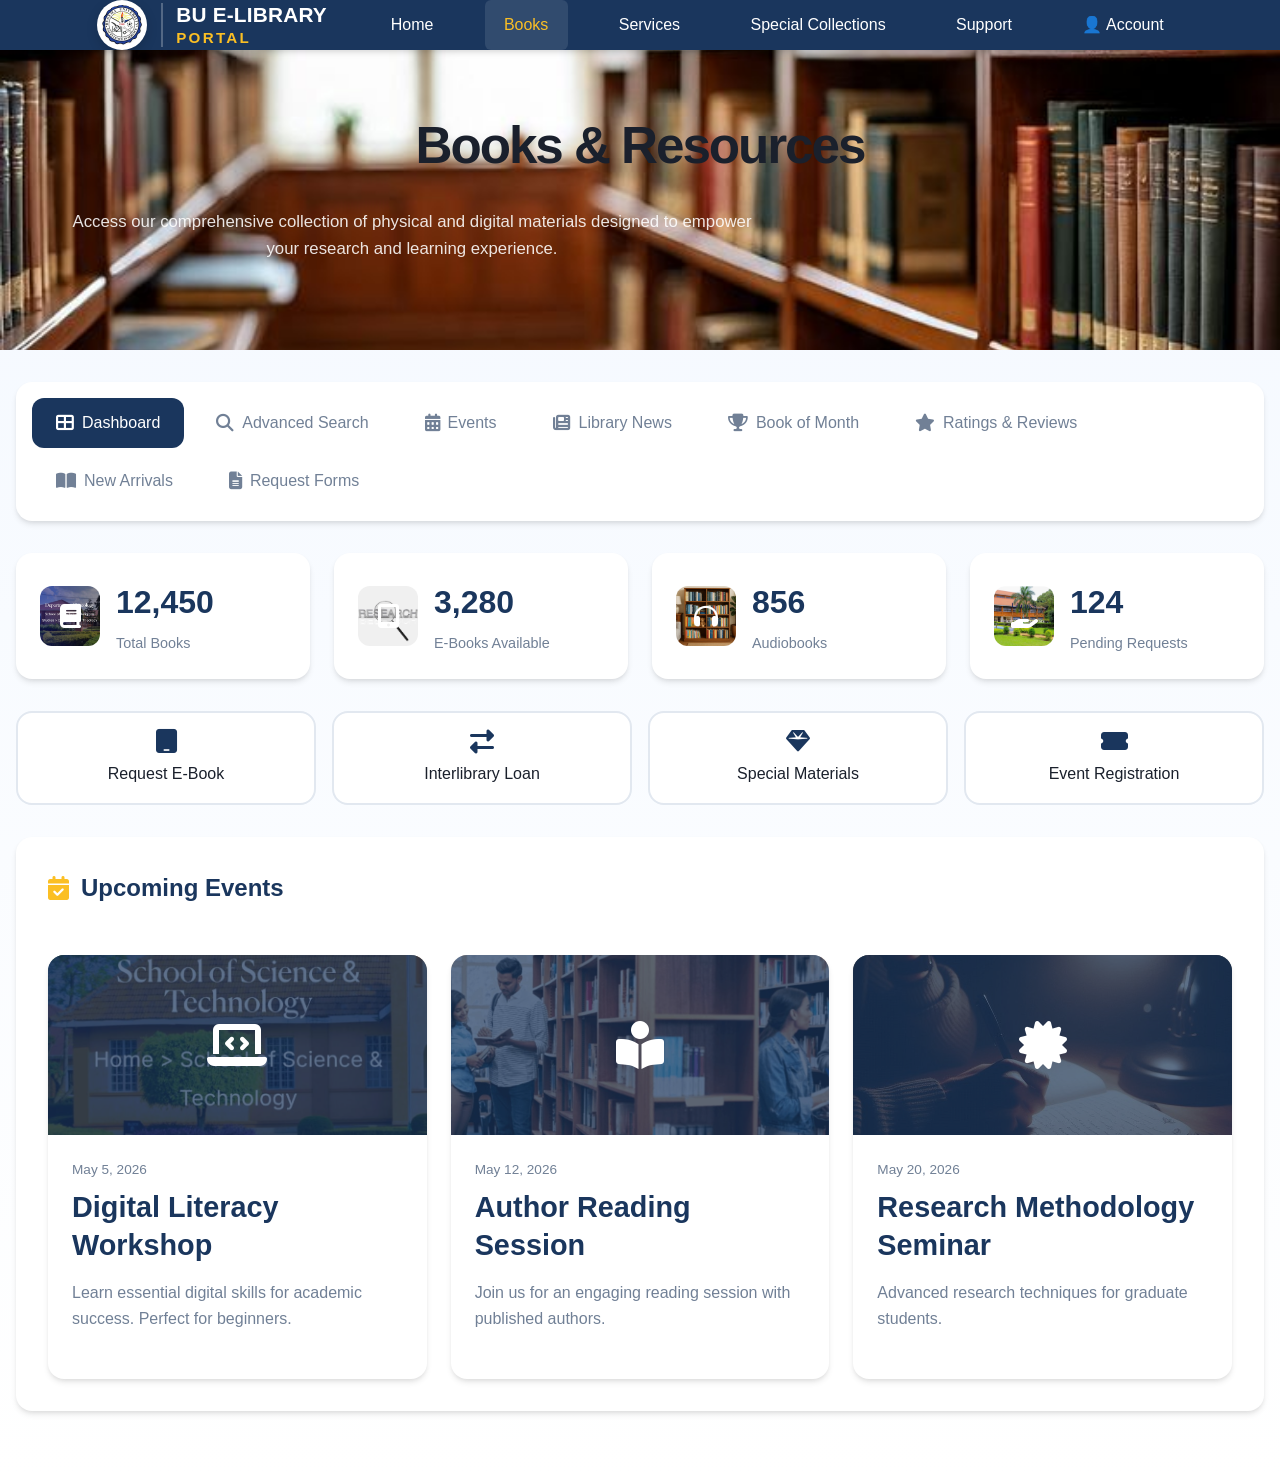
==== commit 818fb5bc: "Update Books.html" ====
--- a/Books.html
+++ b/Books.html
@@ -725,6 +725,23 @@
                 grid-template-columns: 1fr;
             }
         }
+
+        /* Rating Form Styles */
+        .star-rating {
+            display: flex;
+            flex-direction: row-reverse;
+            justify-content: flex-end;
+            gap: 0.5rem;
+            font-size: 1.5rem;
+        }
+        .star-rating input { display: none; }
+        .star-rating label { color: #cbd5e0; cursor: pointer; transition: var(--transition); }
+        .star-rating input:checked ~ label,
+        .star-rating label:hover,
+        .star-rating label:hover ~ label { 
+            color: var(--accent); 
+        }
+        .review-stars { color: var(--accent); font-size: 0.9rem; margin-bottom: 0.5rem; }
     </style>
 </head>
 <body>
@@ -747,6 +764,7 @@
                 <a href="services.html" class="nav-link">Services</a>
                 <a href="special collections.html" class="nav-link">Special Collections</a>
                 <a href="support.html" class="nav-link">Support</a>
+                <a href="requests.html" class="nav-link">👤 Account</a>
             </div>
         </div>
     </nav>
@@ -778,6 +796,9 @@
             <button class="tab-btn" data-tab="nomination">
                 <i class="fas fa-trophy"></i> Book of Month
             </button>
+            <button class="tab-btn" data-tab="ratings">
+                <i class="fas fa-star"></i> Ratings & Reviews
+            </button>
             <button class="tab-btn" data-tab="arrivals">
                 <i class="fas fa-book-open"></i> New Arrivals
             </button>
@@ -1129,6 +1150,56 @@
                     </div>
                     <div class="book-cover" style="background-image: url('Image2/Books4.jpeg');" title="Click to view details">
                         <i class="fas fa-book"></i>
+                    </div>
+                </div>
+            </div>
+        </div>
+
+        <!-- Ratings & Reviews Tab -->
+        <div class="tab-content" id="ratings">
+            <div class="form-section">
+                <h2><i class="fas fa-star"></i> Rate a Resource</h2>
+                <p style="color: var(--text-muted); margin-bottom: 1.5rem;">Help your fellow students find the best resources by sharing your reading experience.</p>
+                
+                <form id="ratingForm">
+                    <div class="form-grid">
+                        <div class="form-group">
+                            <label>Resource Title <span class="required">*</span></label>
+                            <input type="text" class="form-control" placeholder="Search for book title..." id="ratingBookTitle" required>
+                        </div>
+                        <div class="form-group">
+                            <label>Your Rating <span class="required">*</span></label>
+                            <div class="star-rating">
+                                <input type="radio" id="star5" name="rating" value="5" required /><label for="star5" title="5 stars"><i class="fas fa-star"></i></label>
+                                <input type="radio" id="star4" name="rating" value="4" /><label for="star4" title="4 stars"><i class="fas fa-star"></i></label>
+                                <input type="radio" id="star3" name="rating" value="3" /><label for="star3" title="3 stars"><i class="fas fa-star"></i></label>
+                                <input type="radio" id="star2" name="rating" value="2" /><label for="star2" title="2 stars"><i class="fas fa-star"></i></label>
+                                <input type="radio" id="star1" name="rating" value="1" /><label for="star1" title="1 star"><i class="fas fa-star"></i></label>
+                            </div>
+                        </div>
+                    </div>
+                    <div class="form-group">
+                        <label>Review Comment</label>
+                        <textarea class="form-control" placeholder="What did you think of this resource? (optional)" id="ratingComment"></textarea>
+                    </div>
+                    <div class="form-actions">
+                        <button type="submit" class="btn btn-primary">
+                            <i class="fas fa-paper-plane"></i> Post Review
+                        </button>
+                    </div>
+                </form>
+            </div>
+
+            <div class="form-section">
+                <h2><i class="fas fa-comments"></i> Community Reviews</h2>
+                <div id="recentReviews" class="news-grid">
+                    <div class="news-card">
+                        <div class="news-content">
+                            <div class="review-stars"><i class="fas fa-star"></i><i class="fas fa-star"></i><i class="fas fa-star"></i><i class="fas fa-star"></i><i class="fas fa-star"></i></div>
+                            <h3 class="news-title">Research Methodology</h3>
+                            <p class="news-excerpt">"Excellent resource for understanding fundamental research techniques. A must-read for final year students."</p>
+                            <div class="news-date">- Brian O. (Final Year Education)</div>
+                        </div>
                     </div>
                 </div>
             </div>
@@ -1557,6 +1628,21 @@
             grid.innerHTML = html;
         }
 
+        // Helper to save requests to account (simulation)
+        function saveRequestToAccount(type, title) {
+            const currentUserId = localStorage.getItem('userId') || 'Anonymous';
+            const requests = JSON.parse(localStorage.getItem('userRequests') || '[]');
+            const newRequest = {
+                title: title,
+                type: type,
+                ownerId: currentUserId,
+                date: new Date().toLocaleDateString('en-US', { month: 'short', day: '2-digit', year: 'numeric' }),
+                status: 'Processing'
+            };
+            requests.unshift(newRequest);
+            localStorage.setItem('userRequests', JSON.stringify(requests));
+        }
+
         function changeMonth(delta) {
             currentDate.setMonth(currentDate.getMonth() + delta);
             renderCalendar();
@@ -1645,19 +1731,63 @@
 
         document.getElementById('ebookRequestForm').addEventListener('submit', (e) => {
             e.preventDefault();
+            const title = e.target.querySelector('input[placeholder="Enter book title"]').value;
+            saveRequestToAccount('E-Book/Audio Request', title);
             showToast('E-Book/Audiobook request submitted!', 'success');
             e.target.reset();
         });
 
+        // Rating Form Logic
+        document.getElementById('ratingForm')?.addEventListener('submit', (e) => {
+            e.preventDefault();
+            const title = document.getElementById('ratingBookTitle').value;
+            const rating = document.querySelector('input[name="rating"]:checked').value;
+            const comment = document.getElementById('ratingComment').value;
+            
+            const reviewContainer = document.getElementById('recentReviews');
+            const newReview = document.createElement('div');
+            newReview.className = 'news-card';
+            
+            let starsHtml = '';
+            for(let i=1; i<=5; i++) {
+                starsHtml += `<i class="fas fa-star" style="color: ${i <= rating ? 'var(--accent)' : '#cbd5e0'}"></i>`;
+            }
+
+            newReview.innerHTML = `
+                <div class="news-content">
+                    <div class="review-stars">${starsHtml}</div>
+                    <h3 class="news-title">${title}</h3>
+                    <p class="news-excerpt">"${comment || 'No comment provided.'}"</p>
+                    <div class="news-date">- Just Now (Verified Student)</div>
+                </div>
+            `;
+            
+            reviewContainer.prepend(newReview);
+            showToast('Review posted successfully!', 'success');
+            e.target.reset();
+        });
+
+
         document.getElementById('specialMaterialsForm').addEventListener('submit', (e) => {
             e.preventDefault();
+            const type = e.target.querySelector('select').value;
+            saveRequestToAccount('Special Material', type.charAt(0).toUpperCase() + type.slice(1));
             showToast('Special materials request submitted!', 'success');
             e.target.reset();
         });
 
+        document.getElementById('interlibraryForm')?.addEventListener('submit', (e) => {
+            e.preventDefault();
+            const title = e.target.querySelector('input[placeholder="Book/Journal title"]').value;
+            saveRequestToAccount('Interlibrary Loan', title);
+            showToast('Interlibrary loan request submitted!', 'success');
+            e.target.reset();
+        });
+
         // Modal form submissions
         document.getElementById('modalEbookForm').addEventListener('submit', (e) => {
             e.preventDefault();
+            saveRequestToAccount('E-Book Request', e.target.querySelector('input').value);
             showToast('Request submitted successfully!', 'success');
             closeModal('ebookModal');
             e.target.reset();
@@ -1665,6 +1795,7 @@
 
         document.getElementById('modalInterlibraryForm').addEventListener('submit', (e) => {
             e.preventDefault();
+            saveRequestToAccount('Interlibrary Loan', e.target.querySelector('input').value);
             showToast('Interlibrary loan request submitted!', 'success');
             closeModal('interlibraryModal');
             e.target.reset();
@@ -1672,6 +1803,7 @@
 
         document.getElementById('modalSpecialForm').addEventListener('submit', (e) => {
             e.preventDefault();
+            saveRequestToAccount('Special Material', e.target.querySelector('select').value);
             showToast('Special materials request submitted!', 'success');
             closeModal('specialModal');
             e.target.reset();
--- a/style.css
+++ b/style.css
@@ -0,0 +1,3173 @@
+:root {
+    --primary: #1a365d;
+    --primary-light: #2d3748;
+    --primary-dark: #0f1419;
+    --accent: #fbbf24;
+    --accent-light: #fef3c7;
+    --surface: #ffffff;
+    --surface-light: #f8fafc;
+    --surface-dark: #e2e8f0;
+    --text: #1a202c;
+    --text-muted: #718096;
+    --text-light: #a0aec0;
+    --border: #e2e8f0;
+    --shadow: 0 4px 6px -1px rgba(0, 0, 0, 0.1), 0 2px 4px -1px rgba(0, 0, 0, 0.06);
+    --shadow-lg: 0 10px 15px -3px rgba(0, 0, 0, 0.1), 0 4px 6px -2px rgba(0, 0, 0, 0.05);
+    --radius: 12px;
+    --radius-lg: 16px;
+    --transition: all 0.3s ease;
+}
+
+* {
+    box-sizing: border-box;
+    margin: 0;
+    padding: 0;
+}
+
+html {
+    scroll-behavior: smooth;
+}
+
+body {
+    font-family: 'Inter', -apple-system, BlinkMacSystemFont, 'Segoe UI', Roboto, sans-serif;
+    line-height: 1.6;
+    color: var(--text);
+    background: var(--surface-light);
+}
+
+/* Navigation */
+.navbar {
+    background: var(--primary);
+    box-shadow: var(--shadow);
+    position: sticky;
+    top: 0;
+    z-index: 1000;
+}
+
+.nav-container {
+    display: flex;
+    align-items: center;
+    justify-content: space-between;
+    padding: 1rem 0;
+    padding: 1.2rem 0;
+    max-width: 1200px;
+    margin: 0 auto;
+}
+
+.nav-brand {
+    display: flex;
+    align-items: center;
+    gap: 1rem;
+    gap: 1.2rem;
+}
+
+.nav-brand a {
+    display: flex;
+    align-items: center;
+    gap: 0.85rem;
+    text-decoration: none;
+    color: white;
+    transition: var(--transition);
+}
+
+.nav-logo {
+    width: 54px;
+    height: 54px;
+    border-radius: 12px;
+    width: 45px;
+    height: 45px;
+    width: 50px;
+    height: 50px;
+    border-radius: 50%; /* Makes the logo circular */
+    object-fit: contain;
+    background: white;
+    padding: 3px;
+    border: 2px solid rgba(255, 255, 255, 0.2);
+    box-shadow: 0 4px 12px rgba(0, 0, 0, 0.15);
+}
+
+.nav-text {
+    display: flex;
+    flex-direction: column;
+    line-height: 1.2;
+    border-left: 2px solid rgba(255, 255, 255, 0.25);
+    padding-left: 0.85rem;
+}
+
+.university-name {
+    font-size: 1.15rem;
+    font-size: 1.3rem;
+    font-weight: 800;
+    color: #ffffff;
+    text-transform: uppercase;
+    letter-spacing: 0.01em;
+}
+
+.library-name {
+    font-size: 0.85rem;
+    font-size: 0.95rem;
+    color: #fbbf24; /* Amber accent color */
+    font-weight: 700;
+    text-transform: uppercase;
+    letter-spacing: 0.15em;
+    margin-top: 1px;
+}
+
+.nav-toggle {
+    display: none;
+    background: transparent;
+    border: 1px solid rgba(255, 255, 255, 0.3);
+    color: #ffffff;
+    padding: 0.5rem;
+    padding: 0.75rem 1rem;
+    border-radius: 6px;
+    cursor: pointer;
+    font-size: 1.2rem;
+    font-size: 1.4rem;
+}
+
+.nav-menu {
+    display: flex;
+    align-items: center;
+    gap: 2rem;
+}
+
+.nav-link {
+    color: #ffffff;
+    text-decoration: none;
+    font-weight: 500;
+    padding: 0.5rem 1rem;
+    padding: 0.75rem 1.2rem;
+    border-radius: 6px;
+    transition: var(--transition);
+    position: relative;
+}
+
+.nav-link:hover,
+.nav-link.active {
+    color: var(--accent);
+    background: rgba(255, 255, 255, 0.1);
+}
+
+/* Hero Banner */
+.search-section {
+    text-align: center;
+    margin-bottom: 2rem;
+}
+
+.search-intro {
+    max-width: 760px;
+    margin: 0 auto 1.75rem;
+    color: var(--text-muted);
+}
+
+.search-intro h2 {
+    margin-bottom: 0.75rem;
+    font-size: 2.6rem;
+    color: var(--primary);
+}
+
+.advanced-search-form {
+    background: var(--surface);
+    border-radius: var(--radius-lg);
+    padding: 2rem;
+    box-shadow: var(--shadow);
+    margin: 0 auto;
+    max-width: 1000px;
+}
+
+.search-fields {
+    display: grid;
+    grid-template-columns: repeat(auto-fit, minmax(220px, 1fr));
+    gap: 1rem;
+    margin-bottom: 1.25rem;
+}
+
+.search-actions {
+    display: flex;
+    flex-wrap: wrap;
+    gap: 1rem;
+    justify-content: center;
+}
+
+.resource-grid {
+    display: grid;
+    grid-template-columns: repeat(auto-fit, minmax(220px, 1fr));
+    gap: 1rem;
+    margin-top: 2rem;
+}
+
+.resource-card {
+    padding: 1.5rem;
+    background: var(--surface);
+    border-radius: var(--radius);
+    border: 1px solid var(--border);
+    box-shadow: var(--shadow);
+    transition: var(--transition);
+    text-align: left;
+}
+
+.resource-card:hover {
+    transform: translateY(-4px);
+    box-shadow: var(--shadow-lg);
+}
+
+.resource-card h3 {
+    margin-bottom: 0.75rem;
+    color: var(--primary);
+}
+
+.resource-card p {
+    color: var(--text-muted);
+    line-height: 1.7;
+}
+
+.request-section {
+    background: var(--surface);
+    border-radius: var(--radius-lg);
+    padding: 2rem;
+    box-shadow: var(--shadow);
+    margin-top: 2rem;
+}
+
+.request-section h2 {
+    color: var(--primary);
+    margin-bottom: 0.5rem;
+}
+
+.request-section p {
+    color: var(--text-muted);
+    margin-bottom: 1.5rem;
+}
+
+.request-form .form-row {
+    grid-template-columns: repeat(auto-fit, minmax(220px, 1fr));
+}
+
+.request-form textarea {
+    min-height: 150px;
+    resize: vertical;
+}
+
+.request-submit {
+    display: flex;
+    justify-content: flex-end;
+    margin-top: 1rem;
+}
+
+.search-title {
+    font-size: 2.8rem;
+    font-weight: 800;
+    margin-bottom: 1.5rem;
+    color: var(--primary);
+    text-shadow: 0 2px 8px rgba(255,255,255,0.9);
+}
+
+.search-container {
+    max-width: 650px;
+    margin: 0 auto;
+}
+
+.search-box {
+    display: flex;
+    background: white;
+    border-radius: 12px;
+    overflow: hidden;
+    box-shadow: 0 8px 24px rgba(0,0,0,0.15);
+    margin-bottom: 1rem;
+}
+
+.search-input {
+    flex: 1;
+    padding: 1.4rem 1.6rem;
+    border: none;
+    outline: none;
+    font-size: 1.05rem;
+    color: var(--text);
+}
+
+.search-input::placeholder {
+    color: var(--text-muted);
+}
+
+.search-btn {
+    background: var(--primary);
+    border: none;
+    padding: 1.4rem 2rem;
+    color: white;
+    font-size: 1.2rem;
+    cursor: pointer;
+    transition: var(--transition);
+}
+
+.search-btn:hover {
+    background: var(--primary-dark);
+}
+
+/* Search Results Styling */
+.search-results-section {
+    padding: 2rem 0;
+    display: none; /* Hidden by default */
+    animation: fadeIn 0.5s ease;
+}
+
+.results-grid {
+    display: grid;
+    grid-template-columns: repeat(auto-fill, minmax(280px, 1fr));
+    gap: 1.5rem;
+    margin-top: 1.5rem;
+}
+
+.result-card {
+    background: white;
+    padding: 1.5rem;
+    border-radius: var(--radius);
+    box-shadow: var(--shadow);
+    border-left: 4px solid var(--accent);
+    transition: var(--transition);
+}
+
+.result-card:hover {
+    transform: translateX(5px);
+}
+
+.result-card h4 { color: var(--primary); margin-bottom: 0.5rem; }
+.result-card p { font-size: 0.9rem; color: var(--text-muted); }
+.result-tag { font-size: 0.75rem; background: var(--accent-light); padding: 2px 8px; border-radius: 10px; font-weight: bold; }
+
+.status-indicator {
+    display: inline-flex;
+    align-items: center;
+    gap: 0.4rem;
+    font-size: 0.8rem;
+    font-weight: 700;
+    text-transform: uppercase;
+}
+.status-indicator::before {
+    content: '';
+    width: 8px;
+    height: 8px;
+    border-radius: 50%;
+}
+.status-available { color: #166534; }
+.status-available::before { background-color: #22c55e; }
+.status-unavailable { color: #991b1b; }
+.status-unavailable::before { background-color: #ef4444; }
+
+.advanced-search {
+    color: var(--primary);
+    text-decoration: none;
+    font-weight: 600;
+    display: inline-block;
+    transition: color 0.3s ease;
+}
+
+.faculty-gateways {
+    display: grid;
+    grid-template-columns: repeat(auto-fit, minmax(300px, 1fr));
+    gap: 1rem;
+    margin-top: 4rem;
+}
+
+.faculty-link {
+    display: flex;
+    align-items: center;
+    gap: 1rem;
+    padding: 1.2rem 1.5rem;
+    background: rgba(255, 255, 255, 0.1);
+    border-radius: var(--radius);
+    text-decoration: none;
+    color: white;
+    transition: var(--transition);
+    backdrop-filter: blur(10px);
+    border: 1px solid rgba(255, 255, 255, 0.1);
+}
+
+
+.faculty-link:hover {
+    background: rgba(255, 255, 255, 0.2);
+    transform: translateY(-2px);
+}
+
+.faculty-icon {
+    font-size: 1.5rem;
+    flex-shrink: 0;
+}
+
+/* Discover Section */
+.discover-section {
+    background: rgba(255, 255, 255, 0.95);
+    border-radius: 16px;
+    padding: 2rem;
+    margin-bottom: 2rem;
+    box-shadow: 0 4px 12px rgba(0,0,0,0.1);
+    backdrop-filter: blur(10px);
+}
+
+.discover-section h3 {
+    font-size: 1.5rem;
+    color: var(--primary);
+    margin-bottom: 1.5rem;
+    font-weight: 700;
+}
+
+.discover-grid {
+    display: grid;
+    grid-template-columns: repeat(auto-fit, minmax(280px, 1fr));
+    gap: 1rem;
+}
+
+.discover-item {
+    padding: 1.2rem 1.5rem;
+    background: #f8f9fa;
+    border-radius: 10px;
+    text-decoration: none;
+    color: var(--text);
+    border: 1px solid #e9ecef;
+    transition: all 0.3s ease;
+    font-weight: 500;
+    display: flex;
+    align-items: center;
+}
+
+.discover-item:hover {
+    background: var(--primary);
+    color: white;
+    border-color: var(--primary);
+    transform: translateY(-2px);
+    box-shadow: 0 4px 12px rgba(26,54,93,0.2);
+}
+
+/* Where to Search Section */
+.where-to-search {
+    background: rgba(255, 255, 255, 0.95);
+    border-radius: 16px;
+    padding: 2rem;
+    box-shadow: 0 4px 12px rgba(0,0,0,0.1);
+    backdrop-filter: blur(10px);
+}
+
+.where-to-search h3 {
+    font-size: 1.5rem;
+    color: var(--primary);
+    margin-bottom: 1.5rem;
+    font-weight: 700;
+}
+
+.search-options {
+    display: grid;
+    grid-template-columns: repeat(auto-fit, minmax(250px, 1fr));
+    gap: 1.5rem;
+}
+
+.search-option {
+    padding: 1.75rem;
+    background: linear-gradient(135deg, var(--primary) 0%, var(--primary-light) 100%);
+    border-radius: 12px;
+    text-decoration: none;
+    color: white;
+    transition: all 0.3s ease;
+    display: flex;
+    flex-direction: column;
+    gap: 0.5rem;
+    box-shadow: 0 4px 12px rgba(26,54,93,0.2);
+}
+
+.search-option:hover {
+    transform: translateY(-4px);
+    box-shadow: 0 8px 20px rgba(26,54,93,0.3);
+}
+
+.search-option strong {
+    font-size: 1.2rem;
+    font-weight: 700;
+}
+
+.search-option span {
+    font-size: 0.95rem;
+    opacity: 0.95;
+}
+
+/* Sections */
+section {
+    padding: 5rem 0;
+}
+
+.container {
+    max-width: 1200px;
+    margin: 0 auto;
+    padding: 0 2rem;
+}
+
+.section-title {
+    font-size: 2.5rem;
+    font-weight: 700;
+    text-align: center;
+    margin-bottom: 1rem;
+    color: var(--primary);
+}
+
+.section-subtitle {
+    text-align: center;
+    color: var(--text-muted);
+    font-size: 1.1rem;
+    margin-bottom: 3rem;
+    max-width: 600px;
+    margin-left: auto;
+    margin-right: auto;
+}
+
+/* Knowledge Lane - Slideshow like lib.bugemauniv.ac.ug */
+.knowledge-lane {
+    background: linear-gradient(to bottom right, var(--surface-light), var(--surface)); /* Subtle gradient */
+    padding: 5rem 0; /* Increase padding for more breathing room */
+}
+
+.lane-slideshow {
+    position: relative;
+    margin-top: 2rem;
+    overflow: hidden;
+}
+
+.lane-track {
+    display: flex;
+    transition: transform 0.5s ease;
+    gap: 1.5rem;
+}
+
+.lane-card {
+    flex: 0 0 calc(25% - 1.125rem);
+    display: flex;
+    flex-direction: column;
+    background: white;
+    border-radius: var(--radius-lg);
+    overflow: hidden;
+    box-shadow: var(--shadow);
+    min-height: 380px;
+    padding: 0;
+    transition: var(--transition);
+    border: 1px solid var(--border);
+}
+
+.lane-card:hover {
+    transform: translateY(-8px);
+    box-shadow: var(--shadow-lg);
+    border-color: var(--primary);
+}
+
+.lane-content {
+    padding: 1.5rem;
+    display: flex;
+    flex-direction: column;
+    align-items: center;
+    text-align: center;
+    flex-grow: 1;
+}
+
+.lane-content h3 {
+    font-size: 1.2rem;
+    color: var(--primary);
+    margin-bottom: 1.2rem;
+    font-weight: 700;
+    min-height: 3rem;
+    display: flex;
+    align-items: center;
+}
+
+.lane-btn {
+    width: 100%;
+    padding: 0.6rem;
+    background: var(--surface-light);
+    color: var(--primary);
+    border: 1px solid var(--primary);
+    font-size: 0.9rem;
+    border-radius: 8px;
+}
+
+.lane-btn:hover {
+    background: var(--primary);
+    color: white;
+}
+
+.lane-image {
+    width: 100%;
+    height: 180px;
+    overflow: hidden;
+}
+
+.lane-image img {
+    width: 100%;
+    height: 100%;
+    object-fit: cover;
+    transition: transform 0.5s ease;
+}
+
+.lane-card:hover .lane-image img {
+    transform: scale(1.1);
+}
+
+.lane-nav {
+    display: flex;
+    align-items: center;
+    justify-content: center;
+    gap: 1rem;
+    margin-top: 1.5rem;
+}
+
+.lane-prev,
+.lane-next {
+    background: var(--primary);
+    color: white;
+    border: none;
+    width: 45px;
+    height: 45px;
+    border-radius: 50%;
+    font-size: 1.2rem;
+    cursor: pointer;
+    transition: var(--transition);
+    display: flex;
+    align-items: center;
+    justify-content: center;
+}
+
+.lane-prev:hover,
+.lane-next:hover {
+    background: var(--primary-dark);
+    transform: scale(1.1);
+}
+
+.lane-dots {
+    display: flex;
+    gap: 0.5rem;
+}
+
+.lane-dot {
+    width: 12px;
+    height: 12px;
+    border-radius: 50%;
+    background: var(--surface-dark);
+    cursor: pointer;
+    transition: var(--transition);
+}
+
+.lane-dot.active {
+    background: var(--primary);
+    transform: scale(1.2);
+}
+
+.faculty-grid {
+    display: grid;
+    grid-template-columns: repeat(auto-fit, minmax(350px, 1fr));
+    gap: 2rem;
+    margin-top: 3rem;
+}
+
+.faculty-card {
+    background: var(--surface);
+    border-radius: var(--radius-lg);
+    overflow: hidden;
+    box-shadow: var(--shadow);
+    transition: var(--transition);
+}
+
+.faculty-card:hover {
+    transform: translateY(-5px);
+    box-shadow: var(--shadow-lg);
+}
+
+.faculty-image {
+    width: 100%;
+    height: 200px;
+    object-fit: cover;
+}
+
+.faculty-content {
+    padding: 2rem;
+}
+
+.faculty-content h3 {
+    font-size: 1.3rem;
+    margin-bottom: 1rem;
+    color: var(--primary);
+}
+
+.faculty-content p {
+    color: var(--text-muted);
+    margin-bottom: 1.5rem;
+    line-height: 1.6;
+}
+
+.faculty-btn {
+    display: inline-flex;
+    align-items: center;
+    gap: 0.5rem;
+    padding: 0.8rem 1.5rem;
+    background: var(--primary);
+    color: white;
+    text-decoration: none;
+    border-radius: var(--radius);
+    font-weight: 500;
+    transition: var(--transition);
+}
+
+.faculty-btn:hover {
+    background: var(--primary-dark);
+    transform: translateX(5px);
+}
+
+/* Power Pack */
+.power-pack {
+    background: var(--surface-light);
+}
+
+.power-pack-grid {
+    display: grid;
+    grid-template-columns: repeat(auto-fit, minmax(250px, 1fr));
+    gap: 2rem;
+    margin-top: 3rem;
+}
+
+.power-item {
+    display: flex;
+    align-items: center;
+    gap: 1.5rem;
+    padding: 2rem;
+    background: var(--surface);
+    border-radius: var(--radius-lg);
+    text-decoration: none;
+    color: var(--text);
+    box-shadow: var(--shadow);
+    transition: var(--transition);
+}
+
+.power-item:hover {
+    transform: translateY(-3px);
+    box-shadow: var(--shadow-lg);
+    color: var(--primary);
+}
+
+.power-icon {
+    font-size: 2.5rem;
+    flex-shrink: 0;
+}
+
+.power-text {
+    font-size: 1.2rem;
+    font-weight: 600;
+}
+
+/* Support Services */
+.support-services {
+    background: var(--surface);
+}
+
+.services-grid {
+    display: grid;
+    grid-template-columns: repeat(auto-fit, minmax(300px, 1fr));
+    gap: 2rem;
+    margin-top: 3rem;
+}
+
+.service-item {
+    display: flex;
+    align-items: center;
+    gap: 1.5rem;
+    padding: 2.5rem;
+    background: var(--surface);
+    border-radius: var(--radius-lg);
+    text-decoration: none;
+    color: var(--text);
+    box-shadow: var(--shadow);
+    transition: var(--transition);
+    position: relative;
+}
+
+.service-item:hover {
+    transform: translateY(-3px);
+    box-shadow: var(--shadow-lg);
+    color: var(--primary);
+}
+
+.service-icon {
+    font-size: 3rem;
+    flex-shrink: 0;
+}
+
+.service-item h3 {
+    font-size: 1.4rem;
+    margin-bottom: 0.5rem;
+}
+
+.service-item p {
+    color: var(--text-muted);
+    margin-bottom: 0;
+}
+
+.service-arrow {
+    position: absolute;
+    right: 2rem;
+    font-size: 1.5rem;
+    color: var(--primary);
+    transition: var(--transition);
+}
+
+.service-item:hover .service-arrow {
+    transform: translateX(5px);
+}
+
+/* Latest News */
+.latest-news {
+    background: var(--surface-light);
+}
+
+.news-grid {
+    display: grid;
+    grid-template-columns: 2fr 1fr;
+    gap: 3rem;
+    margin-top: 3rem;
+}
+
+.news-main-link, .news-item-link {
+    text-decoration: none;
+    color: inherit;
+    display: block;
+    transition: var(--transition);
+}
+
+.news-main-link:hover .news-main,
+.news-item-link:hover .news-item {
+    transform: translateY(-5px);
+    box-shadow: var(--shadow-lg);
+}
+
+.news-main {
+    background: var(--surface);
+    border-radius: var(--radius-lg);
+    overflow: hidden;
+    box-shadow: var(--shadow);
+}
+
+.news-badge {
+    background: var(--accent);
+    color: var(--primary);
+    padding: 0.5rem 1rem;
+    font-weight: 700;
+    font-size: 0.9rem;
+    display: inline-block;
+    margin: 2rem;
+    border-radius: 20px;
+}
+
+.news-image {
+    width: 100%;
+    height: 300px;
+    object-fit: cover;
+}
+
+.news-content {
+    padding: 2rem;
+}
+
+.news-label {
+    color: var(--accent);
+    font-weight: 600;
+    font-size: 0.9rem;
+    margin-bottom: 0.5rem;
+}
+
+.news-content h3 {
+    font-size: 1.8rem;
+    margin-bottom: 1rem;
+    color: var(--primary);
+    line-height: 1.3;
+}
+
+.news-content p {
+    color: var(--text-muted);
+    line-height: 1.6;
+    margin-bottom: 1.5rem;
+}
+
+.news-link {
+    color: var(--primary);
+    text-decoration: none;
+    font-weight: 600;
+    display: inline-flex;
+    align-items: center;
+    gap: 0.5rem;
+    transition: var(--transition);
+}
+
+.news-link:hover {
+    color: var(--accent);
+}
+
+.news-sidebar {
+    display: flex;
+    flex-direction: column;
+    gap: 2rem;
+}
+
+.news-item {
+    background: var(--surface);
+    border-radius: var(--radius-lg);
+    padding: 1.5rem;
+    box-shadow: var(--shadow);
+}
+
+.news-thumb {
+    width: 100%;
+    height: 150px;
+    object-fit: cover;
+    border-radius: var(--radius);
+    margin-bottom: 1rem;
+}
+
+.news-content-small h4 {
+    font-size: 1.1rem;
+    margin-bottom: 0.5rem;
+    color: var(--primary);
+    line-height: 1.3;
+}
+
+/* Footer */
+.footer {
+    background: var(--primary);
+    color: rgba(255, 255, 255, 0.9);
+    padding: 4rem 0 2rem;
+}
+
+.footer-container {
+    display: grid;
+    grid-template-columns: 2fr 1fr;
+    gap: 4rem;
+    margin-bottom: 2rem;
+}
+
+.footer-section h4 {
+    color: white;
+    margin-bottom: 1.5rem;
+    font-size: 1.3rem;
+}
+
+.footer-section p {
+    margin-bottom: 1rem;
+    line-height: 1.6;
+}
+
+.contact-info p {
+    display: flex;
+    align-items: center;
+    gap: 0.5rem;
+    margin-bottom: 1rem;
+}
+
+.contact-icon {
+    font-size: 1.1rem;
+}
+
+.footer-links {
+    display: flex;
+    gap: 1rem;
+    margin-top: 2rem;
+}
+
+.footer-btn {
+    background: rgba(255, 255, 255, 0.1);
+    border: 1px solid rgba(255, 255, 255, 0.2);
+    color: white;
+    padding: 0.8rem 1.5rem;
+    border-radius: var(--radius);
+    cursor: pointer;
+    font-size: 0.9rem;
+    transition: var(--transition);
+}
+
+.footer-btn:hover {
+    background: rgba(255, 255, 255, 0.2);
+}
+
+.social-links {
+    display: flex;
+    gap: 1rem;
+}
+
+.social-link {
+    width: 50px;
+    height: 50px;
+    display: flex;
+    align-items: center;
+    justify-content: center;
+    background: rgba(255, 255, 255, 0.1);
+    border-radius: 50%;
+    text-decoration: none;
+    color: white;
+    font-size: 1.5rem;
+    transition: var(--transition);
+}
+
+.social-link:hover {
+    background: var(--accent);
+    color: var(--primary);
+    transform: scale(1.1);
+}
+
+.footer-bottom {
+    border-top: 1px solid rgba(255, 255, 255, 0.1);
+    padding-top: 2rem;
+    text-align: center;
+    color: rgba(255, 255, 255, 0.6);
+}
+
+/* Forms */
+.advanced-search-form,
+.service-form,
+.contact-form {
+    background: var(--surface);
+    border-radius: var(--radius-lg);
+    padding: 2rem;
+    box-shadow: var(--shadow);
+    margin-top: 2rem;
+}
+
+.form-row {
+    display: grid;
+    grid-template-columns: repeat(auto-fit, minmax(200px, 1fr));
+    gap: 1rem;
+    margin-bottom: 1rem;
+}
+
+.form-row input,
+.form-row select,
+.form-row textarea {
+    padding: 1rem;
+    border: 1px solid var(--border);
+    border-radius: var(--radius);
+    font-size: 1rem;
+    transition: var(--transition);
+}
+
+.form-row input:focus,
+.form-row select:focus,
+.form-row textarea:focus {
+    outline: none;
+    border-color: var(--primary);
+    box-shadow: 0 0 0 3px rgba(26, 54, 93, 0.1);
+}
+
+.btn {
+    display: inline-flex;
+    align-items: center;
+    justify-content: center;
+    padding: 1rem 2rem;
+    border-radius: var(--radius);
+    font-weight: 600;
+    font-size: 1rem;
+    text-decoration: none;
+    border: none;
+    cursor: pointer;
+    transition: var(--transition);
+}
+
+.support-hero {
+    background: linear-gradient(135deg, rgba(26, 54, 93, 0.95), rgba(18, 50, 92, 0.9));
+    color: white;
+    padding: 5rem 0;
+}
+
+.hero-grid {
+    display: grid;
+    grid-template-columns: 1.1fr 0.9fr;
+    gap: 2.5rem;
+    align-items: center;
+}
+
+.hero-copy {
+    max-width: 620px;
+}
+
+.hero-copy h1 {
+    font-size: 3rem;
+    margin: 1rem 0;
+    line-height: 1.05;
+}
+
+.hero-copy p {
+    color: rgba(255, 255, 255, 0.85);
+    font-size: 1.05rem;
+    line-height: 1.8;
+}
+
+.hero-image img {
+    width: 100%;
+    max-height: 470px;
+    object-fit: cover;
+    border-radius: var(--radius-lg);
+    box-shadow: var(--shadow-lg);
+}
+
+.section-header {
+    text-align: center;
+    margin-bottom: 2rem;
+}
+
+.section-header h2 {
+    font-size: 2.4rem;
+    margin-bottom: 0.75rem;
+    color: var(--primary);
+}
+
+.section-header p {
+    color: var(--text-muted);
+    max-width: 720px;
+    margin: 0 auto;
+    line-height: 1.75;
+}
+
+.support-grid {
+    display: grid;
+    grid-template-columns: repeat(auto-fit, minmax(220px, 1fr));
+    gap: 1.5rem;
+}
+
+.support-card {
+    background: white;
+    border: 1px solid var(--border);
+    border-radius: var(--radius-lg);
+    padding: 2rem;
+    box-shadow: var(--shadow);
+    transition: var(--transition);
+}
+
+.support-card:hover {
+    transform: translateY(-5px);
+    box-shadow: var(--shadow-lg);
+}
+
+.support-card h3 {
+    margin: 1rem 0 0.75rem;
+    color: var(--primary);
+}
+
+.support-card p {
+    color: var(--text-muted);
+    line-height: 1.8;
+}
+
+.card-icon {
+    width: 52px;
+    height: 52px;
+    display: inline-flex;
+    align-items: center;
+    justify-content: center;
+    background: var(--accent-light);
+    color: var(--primary);
+    border-radius: 16px;
+    font-size: 1.35rem;
+}
+
+.guides-grid {
+    display: grid;
+    grid-template-columns: repeat(auto-fit, minmax(280px, 1fr));
+    gap: 1.5rem;
+}
+
+.guide-item {
+    background: var(--surface);
+    border-radius: var(--radius-lg);
+    overflow: hidden;
+    box-shadow: var(--shadow);
+    transition: var(--transition);
+}
+
+.guide-item:hover {
+    transform: translateY(-5px);
+    box-shadow: var(--shadow-lg);
+}
+
+.guide-image {
+    width: 100%;
+    height: 210px;
+    object-fit: cover;
+}
+
+.guide-content {
+    padding: 1.5rem;
+    display: grid;
+    gap: 1rem;
+}
+
+.guide-icon {
+    font-size: 2rem;
+}
+
+.guide-content h4 {
+    font-size: 1.3rem;
+    color: var(--primary);
+}
+
+.guide-content p {
+    color: var(--text-muted);
+    line-height: 1.75;
+}
+
+.contact-grid-wide {
+    display: grid;
+    grid-template-columns: 1.2fr 0.8fr;
+    gap: 2rem;
+    align-items: start;
+}
+
+.contact-panel,
+.contact-form-panel {
+    background: var(--surface);
+    border-radius: var(--radius-lg);
+    box-shadow: var(--shadow);
+    padding: 2rem;
+}
+
+.contact-cards {
+    display: grid;
+    grid-template-columns: repeat(auto-fit, minmax(220px, 1fr));
+    gap: 1rem;
+    margin-top: 1.5rem;
+}
+
+.contact-card {
+    background: var(--surface-light);
+    border-radius: var(--radius);
+    padding: 1.5rem;
+    border: 1px solid var(--border);
+}
+
+.contact-card h4 {
+    margin: 0.75rem 0 0.5rem;
+    color: var(--primary);
+}
+
+.contact-card p {
+    color: var(--text-muted);
+    line-height: 1.7;
+}
+
+.form-intro .badge {
+    display: inline-block;
+    background: var(--accent-light);
+    color: var(--primary);
+    border-radius: 999px;
+    padding: 0.5rem 1rem;
+    font-weight: 700;
+    margin-bottom: 1rem;
+}
+
+.contact-form textarea {
+    min-height: 160px;
+}
+
+/* FAQs Section */
+.faq-section {
+    background: var(--surface-light);
+}
+
+.faq-container {
+    display: grid;
+    gap: 0.75rem;
+    max-width: 900px;
+    margin: 0 auto;
+}
+
+.faq-item {
+    background: var(--surface);
+    border: 1px solid var(--border);
+    border-radius: var(--radius);
+    overflow: hidden;
+}
+
+.faq-question {
+    display: flex;
+    justify-content: space-between;
+    align-items: center;
+    padding: 1.5rem;
+    cursor: pointer;
+    user-select: none;
+    transition: var(--transition);
+    list-style: none;
+}
+
+.faq-question:hover {
+    background: var(--surface-light);
+}
+
+.faq-question span:first-child {
+    font-weight: 600;
+    color: var(--primary);
+    flex: 1;
+}
+
+.faq-toggle {
+    font-size: 1.5rem;
+    font-weight: 300;
+    color: var(--accent);
+    transition: var(--transition);
+    width: 24px;
+    text-align: center;
+}
+
+.faq-item[open] .faq-toggle {
+    transform: rotate(45deg);
+}
+
+.faq-answer {
+    background: var(--surface-light);
+    padding: 0 1.5rem 1.5rem;
+    color: var(--text-muted);
+    line-height: 1.8;
+}
+
+.faq-answer p {
+    margin: 0;
+}
+
+/* Account Management */
+.account-section {
+    background: var(--surface);
+}
+
+.account-grid {
+    display: grid;
+    grid-template-columns: repeat(auto-fit, minmax(240px, 1fr));
+    gap: 1.5rem;
+    margin-bottom: 3rem;
+}
+
+.account-option {
+    background: var(--surface-light);
+    border: 1px solid var(--border);
+    border-radius: var(--radius-lg);
+    padding: 1.75rem;
+    text-align: center;
+    transition: var(--transition);
+}
+
+.account-option:hover {
+    transform: translateY(-4px);
+    box-shadow: var(--shadow);
+}
+
+.account-icon {
+    font-size: 2.2rem;
+    display: block;
+    margin-bottom: 0.75rem;
+}
+
+.account-option h4 {
+    font-size: 1.2rem;
+    color: var(--primary);
+    margin-bottom: 0.5rem;
+}
+
+.account-option p {
+    color: var(--text-muted);
+    font-size: 0.95rem;
+    margin-bottom: 1.25rem;
+    line-height: 1.6;
+}
+
+.account-forms {
+    max-width: 700px;
+    margin: 0 auto;
+}
+
+.account-form-panel {
+    background: var(--surface-light);
+    border: 1px solid var(--border);
+    border-radius: var(--radius-lg);
+    padding: 2.5rem;
+    display: none;
+}
+
+.account-form-panel.hidden {
+    display: none;
+}
+
+.account-form-panel.visible {
+    display: block;
+}
+
+.account-form-panel h3 {
+    color: var(--primary);
+    margin-bottom: 1.5rem;
+    font-size: 1.5rem;
+}
+
+.account-form {
+    display: grid;
+    gap: 1rem;
+}
+
+.checkbox-group {
+    display: flex;
+    flex-direction: column;
+    gap: 1rem;
+}
+
+.checkbox-item {
+    display: flex;
+    align-items: center;
+    gap: 0.75rem;
+    cursor: pointer;
+    user-select: none;
+}
+
+.checkbox-item input[type="checkbox"] {
+    width: 18px;
+    height: 18px;
+    cursor: pointer;
+    accent-color: var(--primary);
+}
+
+.checkbox-item span {
+    color: var(--text);
+    line-height: 1.5;
+}
+
+.password-hint {
+    font-size: 0.9rem;
+    color: var(--text-muted);
+    margin-bottom: 1rem;
+}
+
+.loan-table {
+    background: var(--surface);
+    border-radius: var(--radius);
+    overflow: hidden;
+    border: 1px solid var(--border);
+}
+
+.loan-header {
+    display: grid;
+    grid-template-columns: 2fr 1fr 1fr 1fr;
+    gap: 1rem;
+    background: var(--primary);
+    color: white;
+    padding: 1rem;
+    font-weight: 600;
+    font-size: 0.95rem;
+}
+
+.loan-item {
+    display: grid;
+    grid-template-columns: 2fr 1fr 1fr 1fr;
+    gap: 1rem;
+    padding: 1rem;
+    border-bottom: 1px solid var(--border);
+    align-items: center;
+    color: var(--text-muted);
+}
+
+.loan-item:last-child {
+    border-bottom: none;
+}
+
+.loan-item .status {
+    font-weight: 600;
+    padding: 0.4rem 0.8rem;
+    border-radius: 999px;
+    font-size: 0.85rem;
+}
+
+.loan-item .status.active {
+    background: #dcfce7;
+    color: #15803d;
+}
+
+.loan-item .status.returned {
+    background: var(--accent-light);
+    color: var(--primary);
+}
+
+.close-form {
+    margin-top: 0.5rem;
+}
+
+/* Special Collections Page */
+.special-collections-hero {
+    background: linear-gradient(135deg, rgba(26, 54, 93, 0.95), rgba(18, 50, 92, 0.9));
+    color: white;
+    padding: 5rem 0;
+}
+
+.collections-showcase {
+    background: var(--surface-light);
+    padding: 5rem 0;
+}
+
+.collections-grid {
+    display: grid;
+    grid-template-columns: repeat(auto-fit, minmax(300px, 1fr));
+    gap: 2rem;
+}
+
+.collection-card {
+    background: white;
+    border-radius: var(--radius-lg);
+    padding: 2rem;
+    text-align: center;
+    box-shadow: var(--shadow);
+    transition: var(--transition);
+    border: 1px solid var(--border);
+}
+
+.collection-card:hover {
+    transform: translateY(-6px);
+    box-shadow: var(--shadow-lg);
+}
+
+.collection-card-icon {
+    font-size: 3rem;
+    margin-bottom: 1rem;
+    display: block;
+}
+
+.collection-card h3 {
+    color: var(--primary);
+    margin-bottom: 0.75rem;
+    font-size: 1.3rem;
+}
+
+.collection-card p {
+    color: var(--text-muted);
+    line-height: 1.7;
+    margin-bottom: 1.5rem;
+}
+
+.collection-content {
+    padding: 1.5rem;
+    flex-grow: 1;
+    display: flex;
+    flex-direction: column;
+}
+
+.card-link {
+    color: var(--primary);
+    text-decoration: none;
+    font-weight: 600;
+    margin-top: auto;
+}
+
+/* Modal Styles */
+.modal-overlay {
+    position: fixed;
+    top: 0;
+    left: 0;
+    width: 100%;
+    height: 100%;
+    background: rgba(0, 0, 0, 0.7);
+    display: flex;
+    align-items: center;
+    justify-content: center;
+    z-index: 2000;
+    opacity: 0;
+    visibility: hidden;
+    transition: all 0.3s ease;
+    backdrop-filter: blur(8px);
+}
+
+.modal-overlay.active {
+    opacity: 1;
+    visibility: visible;
+}
+
+.modal {
+    background: white;
+    padding: 2.5rem;
+    border-radius: var(--radius-lg);
+    max-width: 550px;
+    width: 90%;
+    position: relative;
+    transform: translateY(20px);
+    transition: all 0.3s ease;
+}
+
+.modal-overlay.active .modal {
+    transform: translateY(0);
+}
+
+.modal-header {
+    display: flex;
+    justify-content: space-between;
+    align-items: center;
+    margin-bottom: 1.5rem;
+}
+
+.modal-close {
+    background: none;
+    border: none;
+    font-size: 2rem;
+    cursor: pointer;
+    color: var(--text-muted);
+}
+
+.special-collections-form .full-width {
+    width: 100%;
+}
+
+.card-link:hover {
+    color: var(--accent);
+}
+
+.access-request-section {
+    background: var(--surface);
+    padding: 5rem 0;
+}
+
+.access-grid {
+    display: grid;
+    grid-template-columns: 1fr 1.1fr;
+    gap: 3rem;
+    align-items: start;
+}
+
+.access-info {
+    display: flex;
+    flex-direction: column;
+    gap: 2rem;
+}
+
+.info-cards {
+    display: grid;
+    gap: 1.5rem;
+}
+
+.info-card {
+    background: var(--surface-light);
+    border-radius: var(--radius-lg);
+    padding: 1.75rem;
+    border: 1px solid var(--border);
+}
+
+.info-icon {
+    font-size: 2rem;
+    display: block;
+    margin-bottom: 0.75rem;
+}
+
+.info-card h4 {
+    color: var(--primary);
+    margin-bottom: 0.75rem;
+    font-size: 1.1rem;
+}
+
+.info-card p {
+    color: var(--text-muted);
+    line-height: 1.8;
+    font-size: 0.95rem;
+}
+
+.request-form-container {
+    background: var(--surface-light);
+    border: 1px solid rgba(26, 54, 93, 0.1);
+    border-radius: var(--radius-lg);
+    padding: 3rem;
+    box-shadow: var(--shadow-lg);
+}
+
+.form-header {
+    margin-bottom: 2rem;
+    text-align: center;
+}
+
+.form-header .badge {
+    display: inline-block;
+    background: var(--accent-light);
+    color: var(--primary);
+    border-radius: 999px;
+    padding: 0.5rem 1rem;
+    font-weight: 700;
+    margin-bottom: 0.75rem;
+}
+
+.form-header h3 {
+    font-size: 1.5rem;
+    color: var(--primary);
+    margin-bottom: 0.5rem;
+}
+
+.form-header p {
+    color: var(--text-muted);
+}
+
+.special-collections-form {
+    display: grid;
+    gap: 1.25rem;
+}
+
+.special-collections-form .form-group {
+    display: flex;
+    flex-direction: column;
+    gap: 0.5rem;
+}
+
+.special-collections-form .form-row {
+    display: grid;
+    grid-template-columns: repeat(auto-fit, minmax(200px, 1fr));
+    gap: 1rem;
+}
+
+.special-collections-form .form-row.full-width {
+    grid-template-columns: 1fr;
+}
+
+.special-collections-form label {
+    display: block;
+    color: var(--primary);
+    font-weight: 600;
+    margin-bottom: 0.5rem;
+    font-size: 0.95rem;
+}
+
+.special-collections-form input,
+.special-collections-form select,
+.special-collections-form textarea {
+    padding: 0.85rem 1rem;
+    border: 1px solid var(--border);
+    border: 2px solid var(--border);
+    border-radius: var(--radius);
+    font-size: 0.95rem;
+    font-family: inherit;
+    transition: var(--transition);
+    background: white;
+}
+
+.special-collections-form input:focus,
+.special-collections-form select:focus,
+.special-collections-form textarea:focus {
+    outline: none;
+    border-color: var(--primary);
+    box-shadow: 0 0 0 4px rgba(26, 54, 93, 0.1);
+    background: white;
+}
+
+.special-collections-form textarea {
+    resize: vertical;
+    min-height: 120px;
+}
+
+.checkbox-full {
+    display: flex;
+    align-items: flex-start;
+    gap: 0.75rem;
+    cursor: pointer;
+    user-select: none;
+    font-weight: 400;
+    color: var(--text);
+}
+
+.checkbox-full input[type="checkbox"] {
+    width: 20px;
+    height: 20px;
+    margin-top: 0.2rem;
+    cursor: pointer;
+    accent-color: var(--primary);
+    flex-shrink: 0;
+}
+
+.success-message {
+    text-align: center;
+    padding: 2rem 0;
+}
+
+.success-message h4 {
+    color: var(--primary);
+    margin-bottom: 0.5rem;
+    font-size: 1.4rem;
+}
+
+.success-message p {
+    color: var(--text-muted);
+    font-size: 1rem;
+}
+
+.btn-large {
+    padding: 1.1rem 2.5rem;
+    font-size: 1.05rem;
+    margin-top: 0.5rem;
+}
+
+@media (max-width: 1024px) {
+    .access-grid {
+        grid-template-columns: 1fr;
+    }
+
+    .info-cards {
+        grid-template-columns: repeat(auto-fit, minmax(280px, 1fr));
+    }
+}
+
+@media (max-width: 768px) {
+    .special-collections-hero .hero-grid {
+        grid-template-columns: 1fr;
+    }
+
+    .collections-grid {
+        grid-template-columns: 1fr;
+    }
+
+    .special-collections-form .form-row {
+        grid-template-columns: 1fr;
+    }
+}
+
+@media (max-width: 980px) {
+    .hero-grid,
+    .contact-grid-wide {
+        grid-template-columns: 1fr;
+    }
+
+    .hero-image {
+        order: -1;
+    }
+}
+
+@media (max-width: 768px) {
+    .hero-copy h1 {
+        font-size: 2.5rem;
+    }
+
+    .support-grid,
+    .guides-grid,
+    .contact-cards {
+        grid-template-columns: 1fr;
+    }
+}
+
+.btn-primary {
+    background: var(--primary);
+    color: white;
+}
+
+.btn-primary:hover {
+    background: var(--primary-dark);
+    transform: translateY(-2px);
+    box-shadow: var(--shadow-lg);
+}
+
+.btn-secondary {
+    background: var(--surface);
+    color: var(--primary);
+    border: 2px solid var(--primary);
+}
+
+.btn-secondary:hover {
+    background: var(--primary);
+    color: white;
+}
+
+/* Responsive Design */
+@media (max-width: 768px) {
+    .nav-container {
+        flex-direction: column;
+        gap: 1rem;
+    }
+
+    .nav-menu {
+        flex-direction: column;
+        gap: 1rem;
+        width: 100%;
+    }
+
+    .nav-toggle {
+        display: block;
+    }
+
+    .nav-menu {
+        display: none;
+    }
+
+    .nav-menu.active {
+        display: flex;
+    }
+
+    .hero-icons {
+        gap: 1rem;
+    }
+
+    .hero-icon {
+        font-size: 2rem;
+    }
+
+    .search-title {
+        font-size: 2rem;
+    }
+
+    .section-title {
+        font-size: 2rem;
+    }
+
+    .faculty-gateways {
+        grid-template-columns: 1fr;
+    }
+
+    .faculty-grid {
+        grid-template-columns: 1fr;
+    }
+
+    .slideshow-wrapper {
+        margin: 0 2rem;
+    }
+
+    .slideshow-arrow {
+        width: 40px;
+        height: 40px;
+        font-size: 1.2rem;
+    }
+
+    .faculty-track .faculty-card {
+        flex: 0 0 calc(100% - 1.5rem);
+        min-width: 200px;
+    }
+
+    .power-pack-grid {
+        grid-template-columns: 1fr;
+    }
+
+    .services-grid {
+        grid-template-columns: 1fr;
+    }
+
+    .news-grid {
+        grid-template-columns: 1fr;
+    }
+
+    .footer-container {
+        grid-template-columns: 1fr;
+        gap: 2rem;
+    }
+
+    .footer-links {
+        flex-direction: column;
+    }
+}
+
+@media (max-width: 480px) {
+    .hero-banner {
+        padding: 2rem 0 4rem;
+    }
+
+    .search-title {
+        font-size: 1.5rem;
+    }
+
+    .section-title {
+        font-size: 2rem;
+    }
+
+    .faculty-content {
+        padding: 1.5rem;
+    }
+
+    .power-item {
+        padding: 1.5rem;
+    }
+
+    .service-item {
+        padding: 2rem;
+    }
+}
+
+* {
+    box-sizing: border-box;
+}
+
+html {
+    scroll-behavior: smooth;
+}
+
+body {
+    margin: 0;
+    font-family: "Inter", "Segoe UI", Arial, sans-serif;
+    color: var(--text);
+    background: linear-gradient(180deg, #f3f8ff 0%, #ffffff 100%);
+    line-height: 1.6;
+}
+
+a {
+    color: var(--primary);
+    text-decoration: none;
+}
+
+a:hover,
+button:hover,
+input:hover,
+select:hover,
+textarea:hover {
+    color: #f7d442;
+}
+
+img {
+    max-width: 100%;
+    display: block;
+}
+
+button,
+input,
+select,
+textarea {
+    font: inherit;
+}
+
+.container {
+    width: min(1150px, 95%);
+    margin: 0 auto;
+}
+
+.topbar {
+    background: var(--primary);
+    color: #ffffff;
+    position: sticky;
+    top: 0;
+    z-index: 50;
+    box-shadow: var(--shadow);
+}
+
+.header-inner {
+    display: flex;
+    align-items: center;
+    justify-content: space-between;
+    gap: 1rem;
+    padding: 1rem 0;
+}
+
+.brand {
+    display: inline-flex;
+    align-items: center;
+    gap: 1rem;
+    color: #ffffff;
+    font-weight: 700;
+}
+
+.brand .logo {
+    width: 52px;
+    height: 52px;
+    border-radius: 16px;
+    object-fit: cover;
+    border: 2px solid rgba(255, 255, 255, 0.2);
+}
+
+.main-nav {
+    display: flex;
+    align-items: center;
+    gap: 0.65rem;
+    flex-wrap: wrap;
+}
+
+.main-nav a {
+    color: #ffffff;
+    padding: 0.8rem 1rem;
+    border-radius: 12px;
+    font-weight: 600;
+    transition: background 0.2s ease, color 0.2s ease, transform 0.2s ease;
+}
+
+.main-nav a:hover,
+.main-nav a:focus {
+    background: rgba(255, 255, 255, 0.1);
+    color: var(--accent);
+}
+
+.main-nav a.active {
+    background: #ffffff;
+    color: var(--primary);
+}
+
+.nav-toggle {
+    display: none;
+    background: transparent;
+    border: 1px solid rgba(255,255,255,0.3);
+    color: #fff;
+    padding: 0.6rem 0.85rem;
+    border-radius: 12px;
+    cursor: pointer;
+}
+
+.hero {
+    position: relative;
+    overflow: hidden;
+    padding: 5rem 0 4rem;
+    background: linear-gradient(135deg, rgba(7,44,83,0.95), rgba(7,44,83,0.7));
+    color: #fff;
+}
+
+.hero::after {
+    content: "";
+    position: absolute;
+    inset: 0;
+    background: radial-gradient(circle at top right, rgba(255,255,255,0.12), transparent 35%);
+    pointer-events: none;
+}
+
+.hero .container {
+    position: relative;
+    z-index: 1;
+    display: grid;
+    grid-template-columns: minmax(0, 1.1fr) minmax(320px, 0.9fr);
+    align-items: center;
+    gap: 2rem;
+}
+
+.hero-content h1 {
+    margin: 0;
+    font-size: clamp(2.6rem, 4vw, 4rem);
+    letter-spacing: -0.04em;
+}
+
+.hero-content p {
+    max-width: 680px;
+    margin: 1.4rem 0 2rem;
+    color: rgba(255,255,255,0.88);
+    font-size: 1.05rem;
+}
+
+.hero-search .search-form {
+    display: grid;
+    grid-template-columns: 1fr auto;
+    gap: 0.75rem;
+}
+
+.hero-search input {
+    min-width: 0;
+    padding: 1rem 1.1rem;
+    border-radius: 14px;
+    border: none;
+    outline: none;
+}
+
+.hero-search button {
+    background: #fff;
+    border: none;
+    border-radius: 14px;
+    color: var(--primary);
+    font-weight: 700;
+    padding: 1rem 1.6rem;
+    cursor: pointer;
+}
+
+.hero-image {
+    display: flex;
+    justify-content: flex-end;
+    gap: 1rem;
+    position: relative;
+}
+
+.hero-image img {
+    width: clamp(160px, 18vw, 220px);
+    border-radius: 22px;
+    box-shadow: 0 20px 60px rgba(0,0,0,0.25);
+    transform: translateY(0);
+    animation: float 5s ease-in-out infinite;
+}
+
+.hero-image img:nth-child(2) {
+    transform: translateY(-14px);
+    animation-delay: 0.8s;
+}
+
+.hero-image img:nth-child(3) {
+    transform: translateY(10px);
+    animation-delay: 1.5s;
+}
+
+@keyframes float {
+    0%, 100% { transform: translateY(0); }
+    50% { transform: translateY(-12px); }
+}
+
+main {
+    padding: 4rem 0 2rem;
+}
+
+section {
+    padding: 3rem 0;
+}
+
+section h2 {
+    margin: 0 auto 2rem;
+    text-align: center;
+    color: var(--primary);
+    font-size: clamp(2rem, 2.5vw, 2.6rem);
+}
+
+.dashboard-grid,
+.events-list,
+.faq-list,
+.guides-grid,
+.account-options,
+.contact-grid {
+    display: grid;
+    gap: 1.75rem;
+}
+
+.dashboard-grid,
+.events-list,
+.guides-grid,
+.account-options,
+.contact-grid {
+    grid-template-columns: repeat(auto-fit, minmax(240px, 1fr));
+}
+
+.books-grid {
+    display: grid;
+    grid-template-columns: repeat(3, minmax(240px, 1fr));
+    gap: 1rem;
+    align-items: stretch;
+}
+
+.dashboard-item,
+.book-item,
+.event-item,
+.news-item,
+.faq-item,
+.guide-item,
+.account-item,
+.contact-item,
+.service-info,
+.collection-content > div,
+.contact-form,
+.service-form,
+.advanced-search-form,
+.rsvp-form,
+.feedback-form {
+    background: var(--surface);
+    border: 1px solid var(--border);
+    border-radius: var(--radius);
+    box-shadow: var(--shadow);
+    padding: 1.8rem;
+}
+
+.dashboard-item {
+    text-align: center;
+}
+
+.dashboard-item i,
+.contact-item h4,
+.guide-item h4,
+.account-item h4,
+.faq-item h4 {
+    position: relative;
+    display: inline-flex;
+    align-items: center;
+    justify-content: center;
+    width: 72px;
+    height: 72px;
+    margin: 0 auto 1.2rem;
+    border-radius: 22px;
+    background: linear-gradient(135deg, rgba(7,44,83,0.1), rgba(7,44,83,0.16));
+    font-size: 1.8rem;
+}
+
+.icon-book:before { content: "📚"; }
+.icon-service:before { content: "🛠️"; }
+.icon-special:before { content: "🏛️"; }
+.icon-support:before { content: "💬"; }
+.icon-reserve:before { content: "📅"; }
+.icon-favorites:before { content: "❤️"; }
+.icon-history:before { content: "🕒"; }
+
+.dashboard-item h3,
+.book-item h4,
+.event-item h4,
+.news-item h4,
+.service-section h2,
+.collection-section h2 {
+    margin: 0 0 0.85rem;
+    color: var(--text);
+}
+
+.dashboard-item p,
+.book-item p,
+.event-item p,
+.news-item p,
+.service-info p,
+.faq-item p,
+.guide-item p,
+.account-item p,
+.contact-item p,
+.collection-content p {
+    margin: 0;
+    color: var(--text-muted);
+}
+
+.btn {
+    display: inline-flex;
+    align-items: center;
+    justify-content: center;
+    border-radius: 14px;
+    padding: 0.95rem 1.6rem;
+    border: none;
+    cursor: pointer;
+    transition: transform 0.2s ease, box-shadow 0.2s ease;
+    text-decoration: none;
+}
+
+.btn:hover,
+.btn:focus {
+    transform: translateY(-2px);
+}
+
+.btn-primary {
+    background: var(--primary);
+    color: #fff;
+    box-shadow: 0 18px 35px rgba(7,44,83,0.18);
+}
+
+.btn-secondary {
+    background: #fff;
+    color: var(--primary);
+    border: 1px solid rgba(7,44,83,0.14);
+}
+
+.btn-primary-small {
+    background: var(--primary);
+    color: #fff;
+    padding: 0.8rem 1.25rem;
+}
+
+.search-form input,
+.form-row input,
+.form-row select,
+textarea {
+    width: 100%;
+    border: 1px solid rgba(7,44,83,0.16);
+    border-radius: 14px;
+    padding: 1rem 1.1rem;
+    background: #fff;
+    color: var(--text);
+    transition: border-color 0.2s ease, box-shadow 0.2s ease;
+}
+
+.search-form input,
+.form-row input,
+textarea {
+    background-image: url("data:image/svg+xml,%3Csvg xmlns='http://www.w3.org/2000/svg' width='16' height='16' fill='%23072c53' viewBox='0 0 16 16'%3E%3Cpath d='M11 6a5 5 0 1 1-10 0 5 5 0 0 1 10 0z'/%3E%3Cpath d='M10.442 10.442a1 1 0 0 1 1.415 0l3.5 3.5a1 1 0 0 1-1.415 1.415l-3.5-3.5a1 1 0 0 1 0-1.415z'/%3E%3C/svg%3E");
+    background-repeat: no-repeat;
+    background-position: 1rem center;
+    padding-left: 3rem;
+}
+
+.form-row select {
+    appearance: none;
+    background-image: linear-gradient(45deg, transparent 50%, var(--text-muted) 50%), linear-gradient(135deg, var(--text-muted) 50%, transparent 50%), url("data:image/svg+xml,%3Csvg xmlns='http://www.w3.org/2000/svg' width='16' height='16' viewBox='0 0 16 16'%3E%3Cpath fill='%23726b6b' d='M4 6l4 4 4-4z'/%3E%3C/svg%3E");
+    background-position: calc(100% - 1rem) center, calc(100% - 1rem) center, calc(100% - 1.8rem) center;
+    background-size: 8px 8px, 8px 8px, 16px 16px;
+    background-repeat: no-repeat;
+    padding-right: 2.8rem;
+}
+
+textarea {
+    min-height: 160px;
+    resize: vertical;
+    background-image: url("data:image/svg+xml,%3Csvg xmlns='http://www.w3.org/2000/svg' width='16' height='16' fill='%23072c53' viewBox='0 0 16 16'%3E%3Cpath d='M2 2.5A1.5 1.5 0 0 1 3.5 1h6A1.5 1.5 0 0 1 11 2.5V3h-1v-.5a.5.5 0 0 0-.5-.5h-6a.5.5 0 0 0-.5.5v11a.5.5 0 0 0 .5.5H7v1H3.5A1.5 1.5 0 0 1 2 13.5v-11z'/%3E%3Cpath d='M14 4.5a.5.5 0 0 0-.5-.5H12v1h1.5a.5.5 0 0 0 .5-.5z'/%3E%3Cpath d='M3 5h8v1H3V5zm0 2h8v1H3V7zm0 2h6v1H3V9z'/%3E%3C/svg%3E");
+    background-repeat: no-repeat;
+    background-position: 1rem 1rem;
+    padding-left: 3rem;
+    grid-template-columns: repeat(3, minmax(0, 1fr));
+    gap: 1rem;
+}
+
+.service-form .form-row,
+.advanced-search-form .form-row,
+.rsvp-form .form-row,
+.contact-form .form-row {
+    grid-template-columns: repeat(2, minmax(0, 1fr));
+}
+
+.form-row select {
+    appearance: none;
+    background-image: linear-gradient(45deg, transparent 50%, var(--text-muted) 50%), linear-gradient(135deg, var(--text-muted) 50%, transparent 50%);
+    background-position: calc(100% - 1rem) calc(1rem + 1px), calc(100% - 0.75rem) calc(1rem + 1px);
+    background-size: 8px 8px, 8px 8px;
+    background-repeat: no-repeat;
+    padding-right: 2.5rem;
+}
+
+label {
+    display: block;
+    font-weight: 600;
+    margin-bottom: 0.55rem;
+    color: var(--text);
+}
+
+.news-list,
+.service-info,
+.collection-content,
+.contact-form {
+    gap: 1rem;
+}
+
+.book-item {
+    text-align: center;
+    padding: 1.4rem;
+}
+
+.book-item img {
+    border-radius: 18px;
+    margin-bottom: 1.2rem;
+    height: 220px;
+    object-fit: cover;
+}
+
+.feature-card {
+    text-decoration: none;
+    color: var(--text);
+    background: #fff;
+    border: 1px solid rgba(7, 44, 83, 0.14);
+    border-radius: 18px;
+    padding: 1.6rem;
+    box-shadow: 0 14px 36px rgba(7, 44, 83, 0.08);
+    display: flex;
+    flex-direction: column;
+    align-items: center;
+    justify-content: space-between;
+    gap: 1rem;
+    transition: transform 0.2s ease, border-color 0.2s ease, box-shadow 0.2s ease;
+}
+
+.feature-card:hover {
+    transform: translateY(-3px);
+    border-color: var(--primary);
+    box-shadow: 0 22px 46px rgba(7, 44, 83, 0.12);
+}
+
+.feature-icon {
+    width: 64px;
+    height: 64px;
+    display: grid;
+    place-items: center;
+    border-radius: 18px;
+    background: rgba(7,44,83,0.08);
+    font-size: 1.65rem;
+}
+
+.feature-card h4 {
+    margin: 0;
+    color: var(--primary);
+    font-size: 1.05rem;
+}
+
+.feature-card p {
+    margin: 0;
+    color: var(--text-muted);
+    font-size: 0.97rem;
+}
+
+.feature-action {
+    display: inline-flex;
+    align-items: center;
+    justify-content: center;
+    padding: 0.55rem 1rem;
+    border-radius: 999px;
+    background: var(--primary-soft);
+    color: var(--primary);
+    font-weight: 700;
+    font-size: 0.95rem;
+}
+
+.collection-content {
+    display: grid;
+    grid-template-columns: 1fr 1.4fr;
+    gap: 1.75rem;
+    align-items: center;
+}
+
+.collection-content img {
+    border-radius: 24px;
+    box-shadow: 0 20px 40px rgba(7,44,83,0.14);
+}
+
+.contact-grid,
+.guides-grid,
+.account-options,
+.events-list {
+    margin-top: 1rem;
+}
+
+.site-footer {
+    background: var(--primary);
+    color: rgba(255,255,255,0.92);
+    padding: 3rem 0 2rem;
+}
+
+.footer-grid {
+    display: grid;
+    grid-template-columns: repeat(auto-fit, minmax(220px, 1fr));
+    gap: 2rem;
+    align-items: start;
+}
+
+.footer-grid h3,
+.footer-grid h4 {
+    margin-top: 0;
+    color: #fff;
+}
+
+.footer-grid a {
+    display: inline-block;
+    margin: 0.45rem 0;
+    color: rgba(255,255,255,0.86);
+}
+
+.footer-grid a:hover,
+.footer-grid a:focus {
+    color: #f7d442;
+}
+
+.subscribe-form {
+    display: grid;
+    grid-template-columns: 1fr auto;
+    gap: 0.75rem;
+    margin-top: 1rem;
+}
+
+.subscribe-form input {
+    background: rgba(255,255,255,0.12);
+    border-color: rgba(255,255,255,0.28);
+    color: #fff;
+}
+
+.subscribe-form input::placeholder {
+    color: rgba(255,255,255,0.72);
+}
+
+.social-links {
+    display: flex;
+    flex-wrap: wrap;
+    gap: 0.65rem;
+    margin-top: 1rem;
+}
+
+.social-links a {
+    width: 42px;
+    height: 42px;
+    display: inline-flex;
+    align-items: center;
+    justify-content: center;
+    background: rgba(255,255,255,0.14);
+    border-radius: 14px;
+    color: #fff;
+    font-weight: 700;
+}
+
+.footer-bottom {
+    margin-top: 2rem;
+    text-align: center;
+    border-top: 1px solid rgba(255,255,255,0.18);
+    padding-top: 1.25rem;
+    color: rgba(255,255,255,0.75);
+    font-size: 0.95rem;
+}
+
+@media (max-width: 980px) {
+    .hero .container,
+    .collection-content {
+        grid-template-columns: 1fr;
+    }
+
+    .hero-image {
+        order: -1;
+        justify-content: center;
+    }
+
+    .hero-search .search-form,
+    .form-row,
+    .subscribe-form {
+        grid-template-columns: 1fr;
+    }
+}
+
+@media (max-width: 780px) {
+    .header-inner {
+        flex-direction: column;
+        align-items: stretch;
+    }
+
+    .main-nav {
+        position: absolute;
+        right: 1rem;
+        top: 72px;
+        background: #fff;
+        padding: 1rem;
+        border-radius: 18px;
+        box-shadow: 0 18px 40px rgba(7,44,83,0.16);
+        flex-direction: column;
+        width: calc(100% - 2rem);
+        visibility: hidden;
+        opacity: 0;
+        transform: translateY(-12px);
+        transition: opacity 0.2s ease, transform 0.2s ease;
+    }
+
+    .main-nav.visible {
+        visibility: visible;
+        opacity: 1;
+        transform: translateY(0);
+    }
+
+    .main-nav a {
+        width: 100%;
+        margin: 0.35rem 0;
+        color: var(--primary);
+        background: #f8fbff;
+    }
+
+    .main-nav a.active {
+        background: var(--primary-light);
+        color: #fff;
+    }
+
+    .nav-toggle {
+        display: inline-flex;
+    }
+
+    .hero {
+        padding: 3rem 0 2rem;
+    }
+
+    .hero-content h1 {
+        font-size: clamp(2rem, 7vw, 3rem);
+    }
+
+    .dashboard-grid,
+    .books-grid,
+    .events-list,
+    .faq-list,
+    .guides-grid,
+    .account-options,
+    .contact-grid {
+        grid-template-columns: 1fr;
+    }
+
+    .footer-grid {
+        grid-template-columns: 1fr;
+    }
+}
+
+/* Contact Section Specific Styles */
+.contact-info-sidebar { display: flex; flex-direction: column; gap: 1.5rem; }
+.contact-info-sidebar .contact-card { text-align: center; }
+
+/* Database page custom styles */
+.hero-banner {
+    background: linear-gradient(180deg, rgba(236, 243, 255, 0.95), #ffffff 95%);
+    color: var(--primary);
+    padding: 6rem 0 3rem;
+    position: relative;
+}
+
+.hero-banner::before,
+.hero-banner::after {
+    display: none;
+}
+
+.hero-content {
+    text-align: center;
+    max-width: 840px;
+    margin: 0 auto;
+}
+
+.eyebrow {
+    display: inline-flex;
+    text-transform: uppercase;
+    letter-spacing: 0.3em;
+    color: var(--accent);
+    font-size: 0.85rem;
+    font-weight: 700;
+    margin-bottom: 1rem;
+}
+
+.hero-copy {
+    margin-top: 1rem;
+    color: var(--text-muted);
+    font-size: 1.05rem;
+    line-height: 1.8;
+}
+
+.database-search-section {
+    padding: 3rem 0 2rem;
+}
+
+.database-search-grid {
+    display: grid;
+    grid-template-columns: minmax(0, 1.4fr) 360px;
+    gap: 1.5rem;
+    align-items: start;
+}
+
+.search-panel,
+.filter-panel {
+    background: #ffffff;
+    border: 1px solid rgba(26, 54, 93, 0.08);
+    border-radius: 24px;
+    padding: 2rem;
+    box-shadow: 0 18px 40px rgba(7, 44, 83, 0.08);
+}
+
+.filter-label {
+    display: block;
+    text-transform: uppercase;
+    letter-spacing: 0.18em;
+    font-size: 0.78rem;
+    color: var(--primary);
+    margin-bottom: 1rem;
+    font-weight: 700;
+}
+
+.search-row {
+    display: grid;
+    grid-template-columns: 1fr auto;
+    gap: 1rem;
+}
+
+.search-row input,
+.filter-panel select {
+    width: 100%;
+    border: 1px solid rgba(26, 54, 93, 0.16);
+    border-radius: 18px;
+    padding: 1rem 1.2rem;
+    font-size: 1rem;
+    color: var(--text);
+}
+
+.search-row input:focus,
+.filter-panel select:focus {
+    outline: none;
+    border-color: var(--primary);
+    box-shadow: 0 0 0 4px rgba(59, 130, 246, 0.12);
+}
+
+.btn-apply {
+    min-width: 180px;
+    align-self: stretch;
+}
+
+.database-list {
+    padding: 0 0 4rem;
+}
+
+.database-grid {
+    display: grid;
+    grid-template-columns: repeat(auto-fit, minmax(280px, 1fr));
+    gap: 1.5rem;
+}
+
+.database-card {
+    background: #ffffff;
+    border: 1px solid rgba(26, 54, 93, 0.08);
+    border-radius: 24px;
+    padding: 1.8rem;
+    box-shadow: 0 18px 45px rgba(7, 44, 83, 0.07);
+    display: flex;
+    flex-direction: column;
+    gap: 1rem;
+}
+
+.database-card-header {
+    display: flex;
+    align-items: flex-start;
+    justify-content: space-between;
+    gap: 1rem;
+}
+
+.database-card h3 {
+    margin: 0;
+    font-size: 1.35rem;
+    color: var(--primary);
+}
+
+.status-pill {
+    display: inline-flex;
+    align-items: center;
+    justify-content: center;
+    padding: 0.65rem 1rem;
+    border-radius: 999px;
+    font-size: 0.82rem;
+    font-weight: 700;
+}
+
+.status-pill.premium {
+    background: rgba(251, 191, 36, 0.16);
+    color: #92400e;
+}
+
+.status-pill.open-access {
+    background: rgba(34, 197, 94, 0.16);
+    color: #166534;
+}
+
+.status-pill.active {
+    background: rgba(59, 130, 246, 0.12);
+    color: #1d4ed8;
+}
+
+.database-card p {
+    margin: 0;
+    color: var(--text-muted);
+    line-height: 1.75;
+}
+
+.database-meta {
+    display: flex;
+    justify-content: space-between;
+    gap: 1rem;
+    flex-wrap: wrap;
+    color: var(--text-muted);
+    font-size: 0.95rem;
+}
+
+.database-meta strong {
+    color: var(--text);
+}
+
+.database-actions {
+    display: grid;
+    grid-template-columns: repeat(2, minmax(120px, 1fr));
+    gap: 0.9rem;
+}
+
+.database-actions a {
+    display: inline-flex;
+    align-items: center;
+    justify-content: center;
+    padding: 0.95rem 1rem;
+    border-radius: 14px;
+    text-decoration: none;
+    font-size: 0.98rem;
+    font-weight: 700;
+    border: 1px solid rgba(26, 54, 93, 0.12);
+    transition: transform 0.2s ease, box-shadow 0.2s ease, background 0.2s ease;
+}
+
+.database-actions a.open {
+    background: var(--primary);
+    color: #ffffff;
+    border-color: transparent;
+}
+
+.database-actions a.view {
+    color: var(--primary);
+    background: #f8fbff;
+}
+
+.database-actions a:hover {
+    transform: translateY(-2px);
+    box-shadow: 0 18px 40px rgba(7, 44, 83, 0.1);
+}
+
+@media (max-width: 860px) {
+    .database-search-grid {
+        grid-template-columns: 1fr;
+    }
+
+    .search-row {
+        grid-template-columns: 1fr;
+    }
+
+    .database-actions {
+        grid-template-columns: 1fr;
+    }
+}
+
+/* Slideshow hero banner for home page */
+.hero-banner.slideshow {
+    background: url('Image2/Books1.jpeg') center/cover no-repeat;
+    color: var(--text);
+    padding: 5rem 0;
+    position: relative;
+    overflow: hidden;
+    animation: slideshow 9s ease-in-out infinite;
+    min-height: 600px;
+    display: flex;
+    align-items: center;
+}
+
+@keyframes slideshow {
+    0% {
+        background-image: url('Image2/Books1.jpeg');
+    }
+    33% {
+        background-image: url('Image2/Books2.jpeg');
+    }
+    66% {
+        background-image: url('Image2/Books3.jpeg');
+    }
+    100% {
+        background-image: url('Image2/Books1.jpeg');
+    }
+}
+
+.hero-banner.slideshow::before {
+    content: '';
+    position: absolute;
+    inset: 0;
+    background: linear-gradient(135deg, rgba(255,255,255,0.25) 0%, rgba(255,255,255,0.35) 100%);
+    pointer-events: none;
+}
+
+.hero-banner.slideshow::after {
+    content: '';
+    position: absolute;
+    inset: 0;
+    background: rgba(0, 0, 0, 0.05);
+    pointer-events: none;
+}
+
+.hero-banner.slideshow .hero-content {
+    max-width: 1200px;
+    margin: 0 auto;
+    padding: 0 2rem;
+    position: relative;
+    z-index: 1;
+    width: 100%;
+}
+
+/* Small hero banner */
+.hero-banner.slideshow.small {
+    min-height: 300px;
+    padding: 3rem 0;
+}
+
+.hero-banner.slideshow.small .hero-content {
+    text-align: center;
+}
+
+/* Enhanced service sections */
+.service-section {
+    padding: 4rem 0;
+    background: var(--surface-light);
+}
+
+.service-section:nth-child(even) {
+    background: var(--surface);
+}
+
+.service-header {
+    display: flex;
+    align-items: center;
+    gap: 1rem;
+    margin-bottom: 1rem;
+}
+
+.service-icon {
+    font-size: 2.5rem;
+    width: 60px;
+    height: 60px;
+    display: flex;
+    align-items: center;
+    justify-content: center;
+    background: var(--primary);
+    color: white;
+    border-radius: 50%;
+    flex-shrink: 0;
+}
+
+.btn-large {
+    padding: 1.25rem 2.5rem;
+    font-size: 1.1rem;
+    width: 100%;
+}
+.service-section h2 {
+    margin: 0;
+    color: var(--primary);
+}
+
+.service-section > .container > p {
+    margin-bottom: 2rem;
+    color: var(--text-muted);
+    font-size: 1.1rem;
+}
+
+/* Enhanced forms */
+.service-form.enhanced {
+    display: grid;
+    grid-template-columns: repeat(auto-fit, minmax(280px, 1fr));
+    gap: 1.5rem;
+    background: var(--surface);
+    padding: 2rem;
+    border-radius: var(--radius-lg);
+    box-shadow: var(--shadow);
+    margin-top: 2rem;
+}
+
+.form-group {
+    display: flex;
+    flex-direction: column;
+}
+
+.form-group label {
+    margin-bottom: 0.5rem;
+    font-weight: 600;
+    color: var(--text);
+}
+
+.form-group input,
+.form-group select,
+.form-group textarea {
+    padding: 0.8rem;
+    border: 1px solid var(--border);
+    border-radius: var(--radius);
+    font-size: 1rem;
+    transition: var(--transition);
+}
+
+.form-group input:focus,
+.form-group select:focus,
+.form-group textarea:focus {
+    outline: none;
+    border-color: var(--primary);
+    box-shadow: 0 0 0 3px rgba(26, 54, 93, 0.1);
+}
+
+.form-group.full-width {
+    grid-column: 1 / -1;
+}
+
+.service-form.enhanced .btn {
+    grid-column: 1 / -1;
+    justify-self: start;
+    margin-top: 1rem;
+}
+
+.service-info.enhanced {
+    background: var(--surface);
+    padding: 2rem;
+    border-radius: var(--radius-lg);
+    box-shadow: var(--shadow);
+    margin-top: 2rem;
+}
+
+.service-details {
+    display: grid;
+    grid-template-columns: repeat(auto-fit, minmax(200px, 1fr));
+    gap: 1rem;
+    margin: 1.5rem 0;
+}
+
+.detail-item {
+    padding: 1rem;
+    background: var(--surface-light);
+    border-radius: var(--radius);
+    border-left: 4px solid var(--primary);
+}
+
+/* New services page styles */
+.services-section,
+.branches-section,
+.schedule-section {
+    padding: 4rem 0;
+    background: var(--surface-light);
+}
+
+.services-section:nth-child(even),
+.branches-section:nth-child(even),
+.schedule-section:nth-child(even) {
+    background: var(--surface);
+}
+
+.section-header {
+    text-align: center;
+    margin-bottom: 3rem;
+}
+
+.section-header h2 {
+    font-size: 2.5rem;
+    color: var(--primary);
+    margin-bottom: 1rem;
+}
+
+.section-header p {
+    font-size: 1.1rem;
+    color: var(--text-muted);
+    max-width: 600px;
+    margin: 0 auto;
+}
+
+.services-grid,
+.branches-grid {
+    display: grid;
+    grid-template-columns: repeat(auto-fit, minmax(350px, 1fr));
+    gap: 2rem;
+}
+
+.service-card,
+.branch-card {
+    background: var(--surface);
+    border-radius: var(--radius-lg);
+    overflow: hidden;
+    box-shadow: var(--shadow);
+    transition: var(--transition);
+}
+
+.service-card:hover,
+.branch-card:hover {
+    transform: translateY(-5px);
+    box-shadow: var(--shadow-lg);
+}
+
+.service-card img,
+.branch-card img {
+    width: 100%;
+    height: 200px;
+    object-fit: cover;
+}
+
+.service-card h3,
+.branch-card h3 {
+    margin: 1.5rem 1.5rem 1rem;
+    color: var(--primary);
+    font-size: 1.3rem;
+}
+
+.service-card p,
+.branch-card p {
+    margin: 0 1.5rem 1.5rem;
+    color: var(--text-muted);
+    line-height: 1.6;
+}
+
+.schedule-grid {
+    display: grid;
+    grid-template-columns: repeat(auto-fit, minmax(400px, 1fr));
+    gap: 2rem;
+}
+
+.schedule-card {
+    background: var(--surface);
+    padding: 2rem;
+    border-radius: var(--radius-lg);
+    box-shadow: var(--shadow);
+}
+
+.schedule-card h3 {
+    color: var(--primary);
+    margin-bottom: 1rem;
+}
+
+.schedule-card ul {
+    list-style: none;
+    padding: 0;
+    margin: 0 0 1rem;
+}
+
+.schedule-card li {
+    padding: 0.5rem 0;
+    border-bottom: 1px solid var(--border);
+}
+
+.schedule-card li:last-child {
+    border-bottom: none;
+}
+
+.schedule-card p {
+    color: var(--text-muted);
+    font-size: 0.9rem;
+    margin-top: 1rem;
+}
